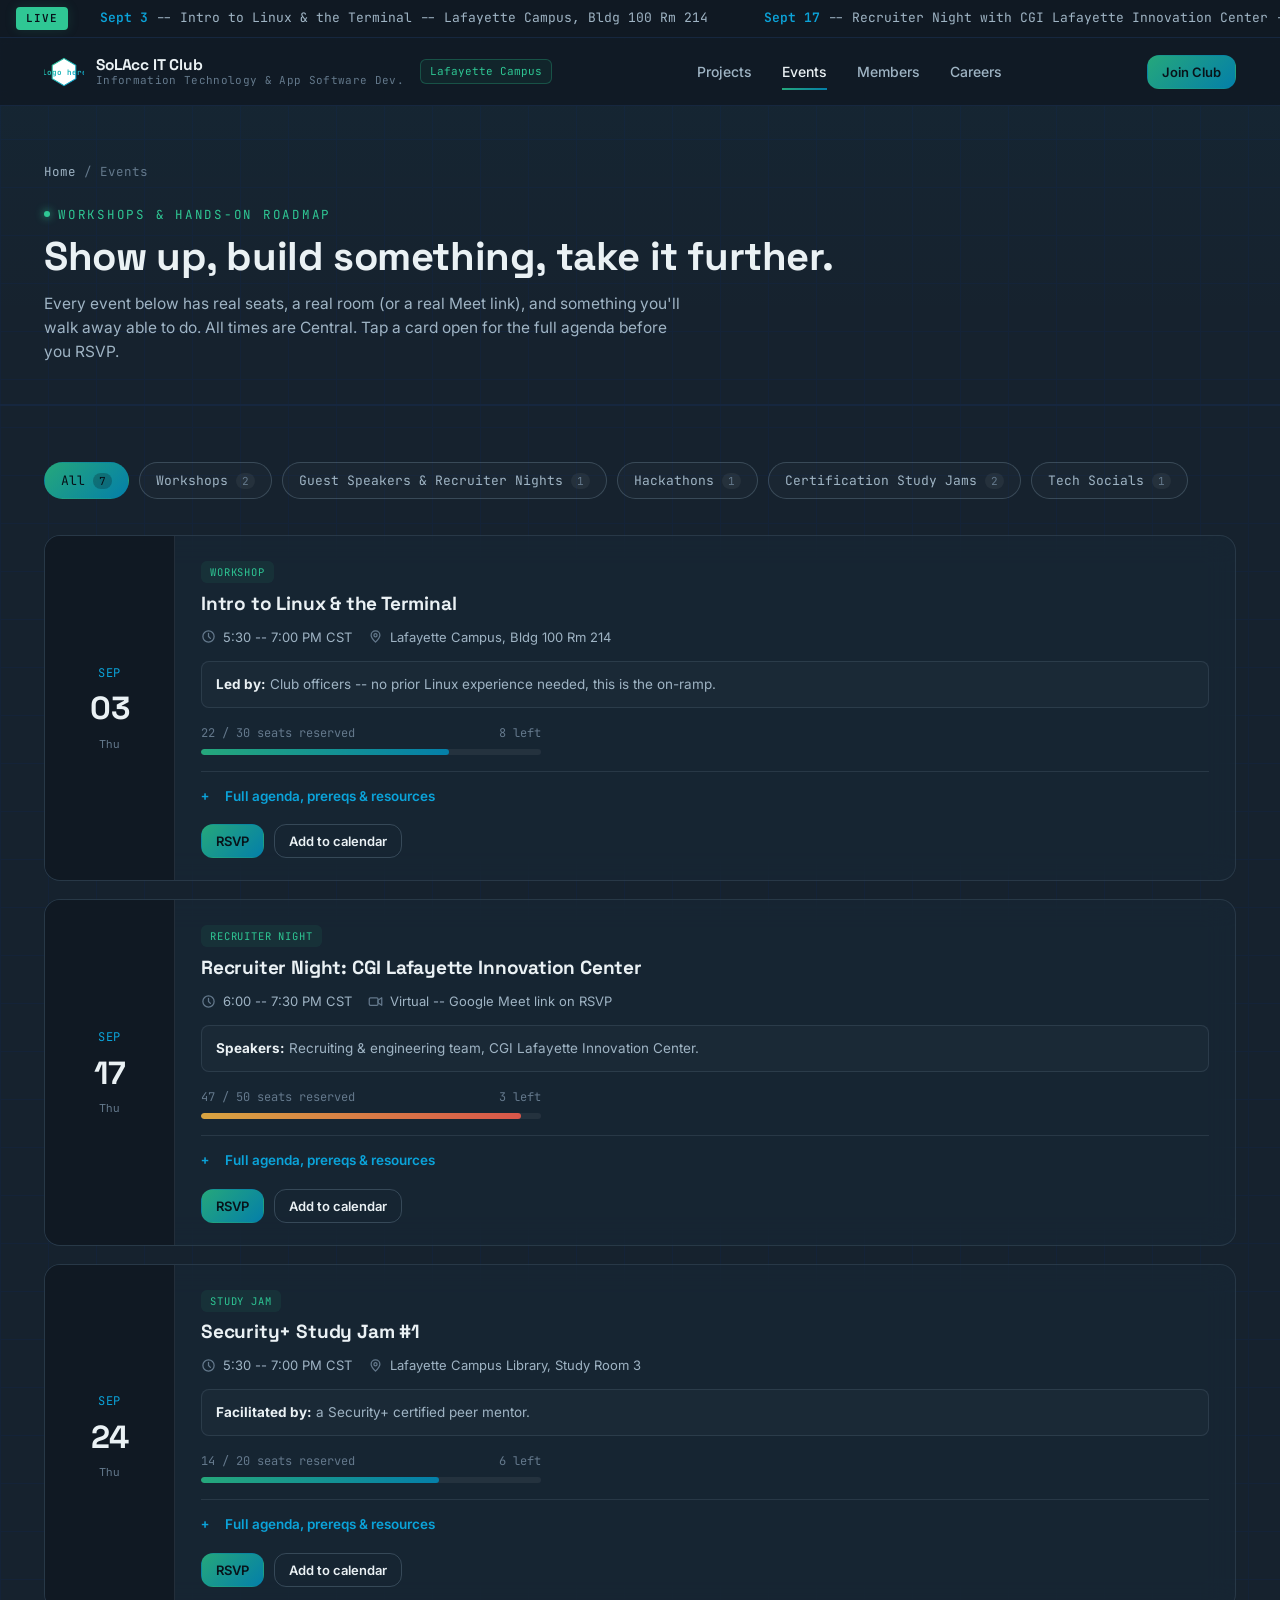
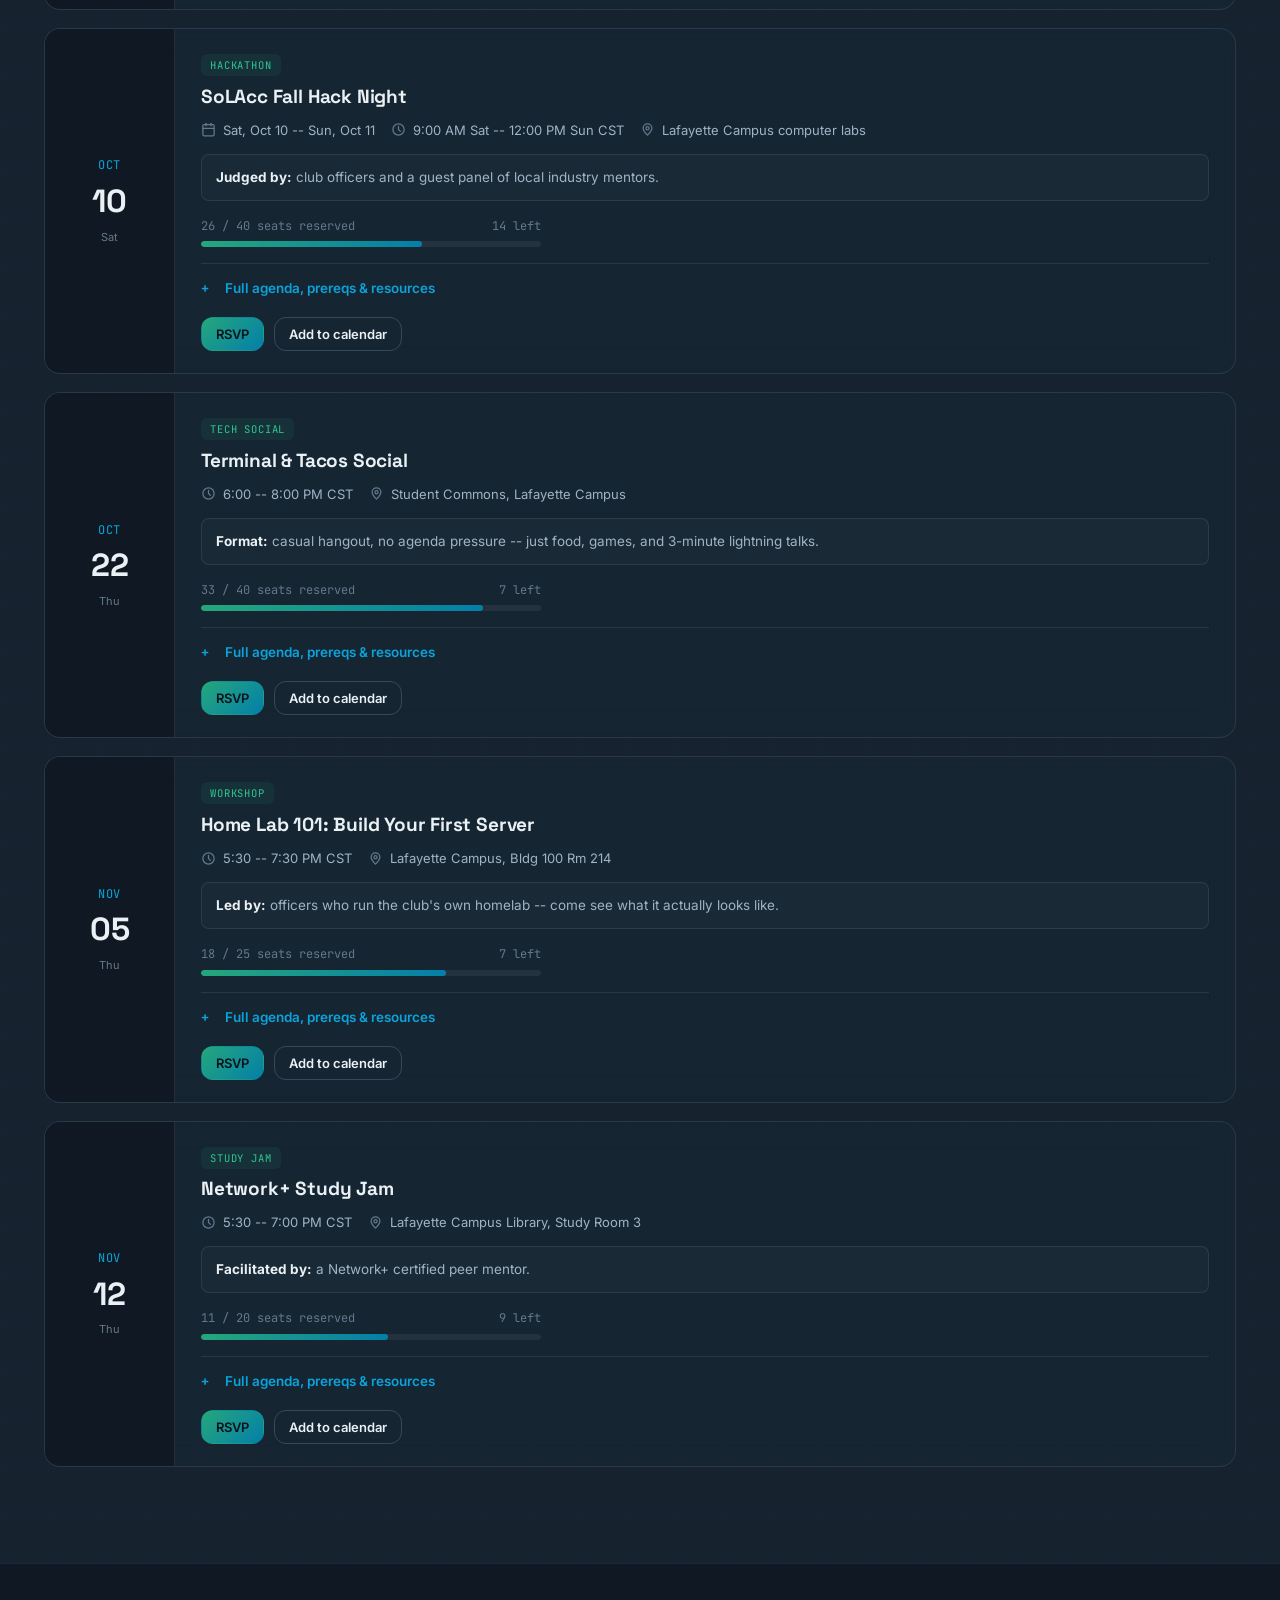
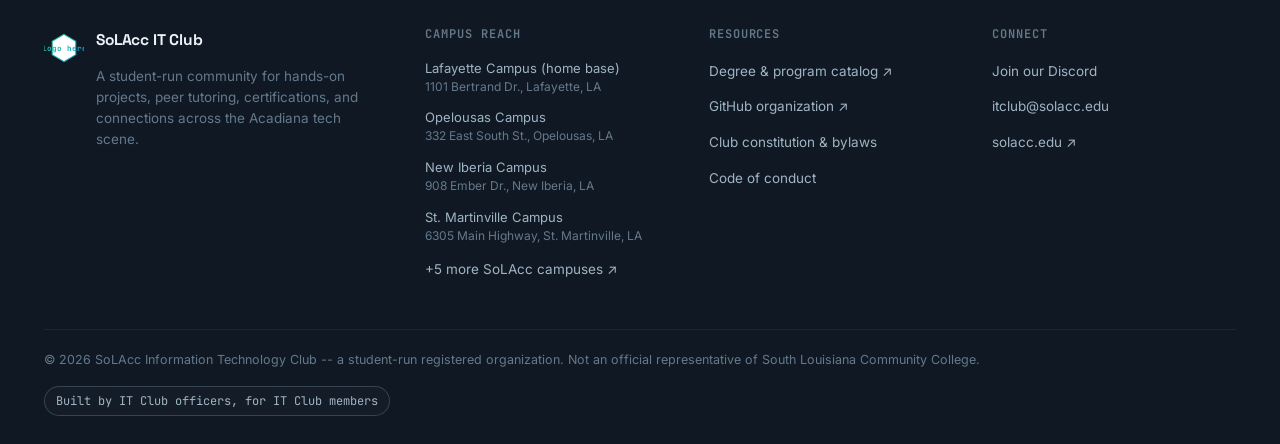
==== events.html @ ec1f58ab "Consolidated to single index.html, remove version-numbered filenames. Decided not to be an idiot." ====
<!DOCTYPE html>
<html lang="en">
<head>
<meta charset="UTF-8">
<meta name="viewport" content="width=device-width, initial-scale=1.0">
<title>Events — SoLAcc IT Club</title>
<meta name="description" content="Workshops, guest speakers, hackathons, certification study jams, and socials from the SoLAcc IT Club.">
<link rel="preconnect" href="https://fonts.googleapis.com">
<link rel="preconnect" href="https://fonts.gstatic.com" crossorigin>
<link href="https://fonts.googleapis.com/css2?family=Space+Grotesk:wght@500;600;700&family=Inter:wght@400;500;600;700&family=JetBrains+Mono:wght@400;500;600&display=swap" rel="stylesheet">
<style>
/* ==================================================================
   SoLAcc IT Club -- shared stylesheet
   Used by: index.html, projects.html, events.html (and future pages)
   ================================================================== */

/* ============================================================
   DESIGN TOKENS
   ============================================================ */
:root{
  /* base surfaces */
  --bg: #16222e;
  --bg-deep: #101923;
  --bg-elevated: #1a2c3d;
  --grid-1: #142338;
  --grid-2: #16273f;
  --card-bg: rgba(24, 40, 55, 0.55);
  --card-bg-solid: #1c2f40;
  --border: rgba(148, 178, 197, 0.14);
  --border-strong: rgba(148, 178, 197, 0.26);

  /* brand accents */
  --emerald: #25a77b;
  --emerald-bright: #2fc794;
  --cyan: #047fa9;
  --cyan-bright: #0ba3d9;
  --emerald-glow: rgba(37, 167, 123, 0.18);
  --cyan-glow: rgba(4, 127, 169, 0.20);
  --amber: #d9a441; /* reserved: warnings / capacity-low only */
  --danger: #d9564a;

  /* text */
  --text-primary: #eaf1f4;
  --text-secondary: #9fb4c4;
  --text-muted: #64798c;
  --text-on-accent: #071019;

  /* radii */
  --r-sm: 8px;
  --r-md: 12px;
  --r-lg: 16px;

  /* type */
  --font-display: 'Space Grotesk', sans-serif;
  --font-body: 'Inter', sans-serif;
  --font-mono: 'JetBrains Mono', monospace;

  /* layout */
  --container: 1240px;
  --nav-h: 68px;
  --ticker-h: 38px;

  --ease: cubic-bezier(.22,.9,.32,1);
}

@media (prefers-reduced-motion: reduce){
  *, *::before, *::after{
    animation-duration: 0.001ms !important;
    animation-iteration-count: 1 !important;
    transition-duration: 0.001ms !important;
    scroll-behavior: auto !important;
  }
}

/* ============================================================
   RESET & BASE
   ============================================================ */
*,*::before,*::after{ box-sizing: border-box; }
html{ scroll-behavior: smooth; }
body{
  margin:0;
  background:
    linear-gradient(180deg, rgba(4,127,169,0.05), transparent 320px),
    repeating-linear-gradient(0deg, var(--grid-1) 0px, var(--grid-1) 1px, transparent 1px, transparent 48px),
    repeating-linear-gradient(90deg, var(--grid-1) 0px, var(--grid-1) 1px, transparent 1px, transparent 48px),
    var(--bg);
  color: var(--text-primary);
  font-family: var(--font-body);
  font-size: 16px;
  line-height: 1.55;
  -webkit-font-smoothing: antialiased;
}
h1,h2,h3,h4{
  font-family: var(--font-display);
  font-weight: 700;
  line-height: 1.15;
  margin: 0;
  letter-spacing: -0.01em;
}
p{ margin:0; }
a{ color: inherit; text-decoration: none; }
ul{ margin:0; padding:0; list-style:none; }
button{ font-family: inherit; cursor:pointer; }
img{ max-width:100%; display:block; }
.container{ max-width: var(--container); margin: 0 auto; padding: 0 24px; }

:focus-visible{
  outline: 2px solid var(--emerald-bright);
  outline-offset: 3px;
  border-radius: 4px;
}

::selection{ background: var(--emerald); color: var(--text-on-accent); }

.eyebrow{
  font-family: var(--font-mono);
  font-size: 12.5px;
  letter-spacing: 0.14em;
  text-transform: uppercase;
  color: var(--emerald-bright);
  display: inline-flex;
  align-items: center;
  gap: 8px;
}
.eyebrow::before{
  content:"";
  width: 6px; height: 6px;
  background: var(--emerald-bright);
  border-radius: 50%;
  box-shadow: 0 0 8px var(--emerald-bright);
}

.section{ padding: 96px 0; border-top: 1px solid var(--grid-2); position: relative; }
.section-head{ max-width: 640px; margin-bottom: 44px; display:flex; flex-direction:column; }
.section-head.row{ flex-direction:row; align-items:flex-end; justify-content:space-between; max-width:none; gap:24px; flex-wrap:wrap; }
.section-title{ font-size: clamp(28px, 3.4vw, 40px); margin-top: 10px; }
.section-desc{ color: var(--text-secondary); margin-top: 12px; font-size: 15.5px; }

/* page header banner (for sub-pages like Projects / Events) */
.page-banner{ padding: 56px 0 40px; border-bottom: 1px solid var(--grid-2); }
.page-banner .section-title{ margin-top:10px; }
.page-banner .section-desc{ max-width: 640px; }
.breadcrumb{
  font-family: var(--font-mono); font-size:12.5px; color: var(--text-muted);
  display:flex; align-items:center; gap:8px; margin-bottom: 18px;
}
.breadcrumb a{ color: var(--text-secondary); }
.breadcrumb a:hover{ color: var(--emerald-bright); }

.glass{
  background: var(--card-bg);
  backdrop-filter: blur(14px);
  -webkit-backdrop-filter: blur(14px);
  border: 1px solid var(--border);
  border-radius: var(--r-lg);
}

/* buttons */
.btn{
  display:inline-flex; align-items:center; justify-content:center; gap:8px;
  font-family: var(--font-body); font-weight:600; font-size:14.5px;
  padding: 12px 22px; border-radius: var(--r-md);
  border: 1px solid transparent;
  transition: transform .15s var(--ease), box-shadow .15s var(--ease), border-color .15s var(--ease), background .15s var(--ease);
  white-space: nowrap;
}
.btn:active{ transform: translateY(1px); }
.btn-primary{
  background: linear-gradient(135deg, var(--emerald), var(--cyan));
  color: #08131a;
}
.btn-primary:hover{ box-shadow: 0 0 0 1px var(--emerald-bright), 0 8px 24px -8px var(--emerald-glow); }
.btn-secondary{
  background: transparent; color: var(--text-primary);
  border-color: var(--border-strong);
}
.btn-secondary:hover{ border-color: var(--cyan-bright); color: #fff; }
.btn-ghost{
  background: rgba(255,255,255,0.03); color: var(--text-secondary);
  border-color: var(--border);
  font-size: 13px; padding: 9px 16px;
}
.btn-ghost:hover{ color: var(--text-primary); border-color: var(--border-strong); }
.btn-sm{ padding: 8px 14px; font-size: 13px; }
.btn-block{ width:100%; }
.btn[disabled]{ opacity:.45; cursor:not-allowed; }
.btn-icon{ padding:8px; width:36px; height:36px; }

/* pill / tag */
.pill{
  font-family: var(--font-mono); font-size: 12px;
  padding: 5px 11px; border-radius: 999px;
  border: 1px solid var(--border-strong);
  color: var(--text-secondary);
  background: rgba(255,255,255,0.02);
}

/* ============================================================
   EMBLEM (shared SVG symbol)
   ============================================================ */
.emblem{ width: 40px; height: 40px; flex-shrink:0; }
.emblem-lg{ width: 84px; height: 84px; }

/* ============================================================
   TICKER
   ============================================================ */
.ticker{
  height: var(--ticker-h);
  background: var(--bg-deep);
  border-bottom: 1px solid var(--grid-2);
  display:flex; align-items:center;
  overflow:hidden;
  position: relative;
}
.ticker::before{
  content:"LIVE";
  font-family: var(--font-mono); font-size: 11px; font-weight:600;
  letter-spacing: .08em;
  color: var(--text-on-accent);
  background: var(--emerald-bright);
  padding: 3px 10px;
  margin-left: 16px;
  border-radius: 4px;
  flex-shrink:0;
  z-index:2;
  box-shadow: 0 0 12px var(--emerald-glow);
}
.ticker-track{
  display:flex; align-items:center; gap:56px;
  white-space:nowrap;
  padding-left: 32px;
  animation: ticker-scroll 32s linear infinite;
  font-family: var(--font-mono); font-size: 13px; color: var(--text-secondary);
}
.ticker:hover .ticker-track{ animation-play-state: paused; }
.ticker-track span b{ color: var(--cyan-bright); font-weight:600; }
@keyframes ticker-scroll{
  from{ transform: translateX(0); }
  to{ transform: translateX(-50%); }
}
@media (prefers-reduced-motion: reduce){
  .ticker-track{ animation: none; overflow-x:auto; }
}

/* ============================================================
   NAVBAR
   ============================================================ */
.navbar{
  height: var(--nav-h);
  position: sticky; top:0; z-index: 90;
  background: rgba(16,25,35,0.82);
  backdrop-filter: blur(14px);
  -webkit-backdrop-filter: blur(14px);
  border-bottom: 1px solid var(--grid-2);
}
.nav-inner{
  height:100%; display:flex; align-items:center; justify-content:space-between; gap: 20px;
}
.nav-brand{ display:flex; align-items:center; gap:12px; }
.brand-text{ display:flex; flex-direction:column; line-height:1.2; }
.brand-title{ font-family: var(--font-display); font-weight:700; font-size:15.5px; letter-spacing:-.01em; }
.brand-sub{ font-family: var(--font-mono); font-size:11px; color: var(--text-muted); letter-spacing:.03em; }
.campus-badge{
  font-family: var(--font-mono); font-size:11px;
  color: var(--emerald-bright);
  border: 1px solid rgba(37,167,123,0.35);
  background: rgba(37,167,123,0.08);
  padding: 3px 9px; border-radius:6px;
  margin-left: 4px;
  display:none;
}
.nav-links{ display:flex; align-items:center; gap: 30px; }
.nav-links a{
  font-size: 14px; font-weight:500; color: var(--text-secondary);
  position:relative; padding: 4px 0;
  transition: color .15s var(--ease);
}
.nav-links a:hover, .nav-links a.active{ color: var(--text-primary); }
.nav-links a::after{
  content:""; position:absolute; left:0; bottom:-4px; height:2px; width:0;
  background: linear-gradient(90deg,var(--emerald),var(--cyan));
  transition: width .2s var(--ease);
}
.nav-links a:hover::after, .nav-links a.active::after{ width:100%; }
.nav-right{ display:flex; align-items:center; gap:14px; }
.mobile-toggle{
  display:none; background:none; border:1px solid var(--border-strong); border-radius: var(--r-sm);
  width:40px; height:40px; align-items:center; justify-content:center;
}
.mobile-toggle span, .mobile-toggle span::before, .mobile-toggle span::after{
  content:""; display:block; width:18px; height:2px; background: var(--text-primary);
  position:relative; transition: transform .2s var(--ease), opacity .2s var(--ease);
}
.mobile-toggle span::before{ position:absolute; top:-6px; }
.mobile-toggle span::after{ position:absolute; top:6px; }
.mobile-toggle[aria-expanded="true"] span{ background: transparent; }
.mobile-toggle[aria-expanded="true"] span::before{ transform: translateY(6px) rotate(45deg); }
.mobile-toggle[aria-expanded="true"] span::after{ transform: translateY(-6px) rotate(-45deg); }

.mobile-drawer{
  position: fixed; inset: var(--nav-h) 0 0 auto;
  width: min(86vw, 360px);
  background: var(--bg-elevated);
  border-left: 1px solid var(--grid-2);
  transform: translateX(100%);
  transition: transform .3s var(--ease);
  z-index: 95;
  padding: 28px 24px;
  display:flex; flex-direction:column; gap: 22px;
  overflow-y:auto;
}
.mobile-drawer.open{ transform: translateX(0); }
.mobile-drawer a{ font-size:16px; font-weight:500; color: var(--text-primary); }
.mobile-drawer a.active{ color: var(--emerald-bright); }
.drawer-scrim{
  position: fixed; inset: var(--nav-h) 0 0 0; background: rgba(4,8,12,0.55);
  z-index: 92; opacity:0; pointer-events:none; transition: opacity .3s var(--ease);
}
.drawer-scrim.open{ opacity:1; pointer-events:auto; }

@media (max-width: 880px){
  .nav-links{ display:none; }
  .mobile-toggle{ display:flex; }
}
@media (min-width: 620px){
  .campus-badge{ display:inline-block; }
}

/* ============================================================
   HERO (homepage)
   ============================================================ */
.hero{ padding: 76px 0 90px; overflow:hidden; position:relative; }
.hero-grid{
  display:grid; grid-template-columns: 1.1fr 0.9fr; gap: 56px; align-items:center;
}
.hero-title{ font-size: clamp(34px, 5vw, 54px); margin-top:16px; }
.hero-title .accent{
  background: linear-gradient(120deg, var(--emerald-bright), var(--cyan-bright));
  -webkit-background-clip:text; background-clip:text; color:transparent;
}
.hero-sub{ margin-top:20px; font-size:16.5px; color: var(--text-secondary); max-width: 520px; }
.hero-actions{ margin-top:32px; display:flex; gap:14px; flex-wrap:wrap; }

/* terminal signature element */
.terminal{
  border-radius: var(--r-lg);
  background: linear-gradient(180deg, #0e1620, #0b1119);
  border: 1px solid var(--border-strong);
  box-shadow: 0 30px 60px -30px rgba(0,0,0,0.6), 0 0 0 1px rgba(4,127,169,0.06);
  overflow:hidden;
  position: relative;
}
.terminal::after{
  content:"";
  position:absolute; inset:0;
  background: repeating-linear-gradient(0deg, rgba(255,255,255,0.018) 0px, rgba(255,255,255,0.018) 1px, transparent 1px, transparent 3px);
  pointer-events:none;
}
.terminal-head{
  display:flex; align-items:center; gap:8px;
  padding: 12px 16px;
  border-bottom: 1px solid rgba(148,178,197,0.1);
  font-family: var(--font-mono); font-size:12px; color: var(--text-muted);
}
.term-dot{ width:9px; height:9px; border-radius:50%; }
.term-dot.r{ background:#d9564a; } .term-dot.y{ background:#d9a441; } .term-dot.g{ background:#25a77b; }
.terminal-path{ margin-left:8px; }
.terminal-body{
  font-family: var(--font-mono); font-size: 13px; line-height:1.75;
  padding: 18px 20px 22px; min-height: 260px;
}
.term-line{ display:block; opacity:0; transform: translateY(2px); animation: term-in .35s var(--ease) forwards; white-space:pre-wrap; word-break: break-word; }
.term-line .prompt{ color: var(--cyan-bright); }
.term-line .ok{ color: var(--emerald-bright); }
.term-line .dim{ color: var(--text-muted); }
.term-cursor{ display:inline-block; width:7px; height:14px; background: var(--emerald-bright); vertical-align:-2px; animation: blink 1s step-end infinite; }
@keyframes term-in{ to{ opacity:1; transform:none; } }
@keyframes blink{ 50%{ opacity:0; } }

.stats-bar{
  margin-top: 64px;
  display:grid; grid-template-columns: repeat(4,1fr);
  border: 1px solid var(--border); border-radius: var(--r-lg);
  overflow:hidden;
}
.stat-card{
  padding: 24px 20px; text-align:left;
  background: var(--card-bg);
  border-right: 1px solid var(--border);
}
.stat-card:last-child{ border-right:none; }
.stat-value{
  font-family: var(--font-display); font-size: clamp(24px,3vw,32px); font-weight:700;
  background: linear-gradient(120deg, var(--emerald-bright), var(--cyan-bright));
  -webkit-background-clip:text; background-clip:text; color:transparent;
}
.stat-label{ margin-top:6px; font-size:12.5px; color: var(--text-secondary); font-family: var(--font-mono); letter-spacing:.02em; }

@media (max-width: 900px){
  .hero-grid{ grid-template-columns:1fr; }
  .stats-bar{ grid-template-columns: repeat(2,1fr); }
  .stat-card:nth-child(2){ border-right:none; }
  .stat-card{ border-bottom: 1px solid var(--border); }
}

/* ============================================================
   FILTER BAR (Projects + Events)
   ============================================================ */
.filter-bar{
  display:flex; flex-wrap:wrap; gap:10px;
  margin-bottom: 36px;
}
.filter-pill{
  font-family: var(--font-mono); font-size: 13px;
  padding: 9px 16px; border-radius: 999px;
  border: 1px solid var(--border-strong);
  background: rgba(255,255,255,0.02);
  color: var(--text-secondary);
  display:inline-flex; align-items:center; gap:8px;
  transition: all .15s var(--ease);
}
.filter-pill .count{
  font-size:11px; color: var(--text-muted); background: rgba(255,255,255,0.05);
  padding: 1px 6px; border-radius:999px;
}
.filter-pill:hover{ color: var(--text-primary); border-color: var(--border-strong); background: rgba(255,255,255,0.05); }
.filter-pill[aria-pressed="true"]{
  color: var(--text-on-accent);
  background: linear-gradient(135deg, var(--emerald), var(--cyan));
  border-color: transparent;
}
.filter-pill[aria-pressed="true"] .count{ background: rgba(7,16,25,0.25); color: var(--text-on-accent); }

.results-meta{
  font-family: var(--font-mono); font-size:12.5px; color: var(--text-muted);
  margin: -18px 0 28px;
}

.empty-state{
  text-align:center; padding: 60px 24px; color: var(--text-muted);
  font-family: var(--font-mono); font-size:14px;
  border: 1px dashed var(--border-strong); border-radius: var(--r-lg);
  display:none;
}
.empty-state.show{ display:block; }

/* ============================================================
   PROJECT CARDS
   ============================================================ */
.project-grid{
  display:grid; grid-template-columns: repeat(3, 1fr); gap:20px;
}
@media (max-width: 980px){ .project-grid{ grid-template-columns: repeat(2,1fr); } }
@media (max-width: 680px){ .project-grid{ grid-template-columns: 1fr; } }

.project-card{
  padding: 24px; display:flex; flex-direction:column; gap:14px;
  transition: transform .2s var(--ease), border-color .2s var(--ease);
}
.project-card:hover{ transform: translateY(-3px); border-color: var(--border-strong); }
.project-card.hidden{ display:none; }
.project-top{ display:flex; align-items:flex-start; justify-content:space-between; gap:12px; }
.project-domain{
  font-family: var(--font-mono); font-size:10.5px; letter-spacing:.08em; text-transform:uppercase;
  padding: 4px 9px; border-radius:6px;
  display:inline-flex; align-items:center; gap:6px;
}
.project-domain::before{ content:""; width:6px; height:6px; border-radius:50%; background:currentColor; }
.dom-cybersec{ color:#e07a7a; background:rgba(224,122,122,0.1); }
.dom-network{ color:#0ba3d9; background:rgba(11,163,217,0.1); }
.dom-software{ color:#2fc794; background:rgba(47,199,148,0.1); }
.dom-cloud{ color:#8b9cf7; background:rgba(139,156,247,0.1); }
.dom-hardware{ color:#d9a441; background:rgba(217,164,65,0.1); }
.dom-troubleshooting{ color:#c98bd9; background:rgba(201,139,217,0.1); }

.project-title{ font-size:19px; }
.project-tagline{ font-size:13.5px; color: var(--cyan-bright); font-family: var(--font-mono); }
.project-desc{ font-size:14px; color: var(--text-secondary); flex-grow:1; }
.project-meta{
  font-size:12.5px; color: var(--text-muted); font-family: var(--font-mono);
  padding-top:12px; border-top:1px solid var(--border);
  display:flex; flex-direction:column; gap:3px;
}
.project-tech{ display:flex; flex-wrap:wrap; gap:6px; }
.tech-pill{
  font-family: var(--font-mono); font-size:11px; color: var(--text-secondary);
  background: rgba(255,255,255,0.04); border:1px solid var(--border);
  padding: 3px 8px; border-radius:5px;
}
.project-links{ display:flex; gap:10px; margin-top:4px; }
.project-links a{
  font-size:13px; font-weight:600; display:inline-flex; align-items:center; gap:6px;
  color: var(--text-secondary);
}
.project-links a:hover{ color: var(--emerald-bright); }

/* ============================================================
   EVENTS
   ============================================================ */
.event-list{ display:flex; flex-direction:column; gap:18px; }
.event-card{
  display:grid; grid-template-columns: 130px 1fr; gap:0;
  overflow:hidden;
}
.event-card.hidden{ display:none; }
.event-date{
  background: var(--bg-deep); border-right:1px solid var(--border);
  display:flex; flex-direction:column; align-items:center; justify-content:center;
  padding: 20px 12px; text-align:center; gap:2px;
}
.event-date .month{ font-family: var(--font-mono); font-size:12px; color: var(--cyan-bright); text-transform:uppercase; letter-spacing:.08em; }
.event-date .day{ font-family: var(--font-display); font-size:32px; font-weight:700; }
.event-date .dow{ font-size:11px; color: var(--text-muted); }
.event-body{ padding: 22px 26px; }
.event-top{ display:flex; align-items:flex-start; justify-content:space-between; gap:16px; flex-wrap:wrap; }
.event-type{
  font-family: var(--font-mono); font-size:10.5px; letter-spacing:.08em; text-transform:uppercase;
  padding: 4px 9px; border-radius:6px; color: var(--emerald-bright); background: rgba(37,167,123,0.1);
}
.event-title{ font-size:19px; margin-top:10px; }
.event-meta-row{
  display:flex; flex-wrap:wrap; gap:16px; margin-top:12px;
  font-size:13px; color: var(--text-secondary);
}
.event-meta-row .meta-item{ display:flex; align-items:center; gap:7px; }
.event-meta-row svg{ width:15px; height:15px; flex-shrink:0; color: var(--text-muted); }
.event-speaker{
  margin-top:14px; font-size:13.5px; color: var(--text-secondary);
  padding: 12px 14px; border-radius: var(--r-sm); background: rgba(255,255,255,0.02); border:1px solid var(--border);
}
.event-speaker b{ color: var(--text-primary); }

.rsvp-block{ margin-top:16px; max-width:340px; }
.rsvp-row{ display:flex; justify-content:space-between; font-family: var(--font-mono); font-size:12px; color: var(--text-muted); margin-bottom:6px; }
.rsvp-track{ height:6px; border-radius:999px; background: rgba(255,255,255,0.06); overflow:hidden; }
.rsvp-fill{ height:100%; border-radius:999px; background: linear-gradient(90deg, var(--emerald), var(--cyan)); transition: width .6s var(--ease); }
.rsvp-fill.almost-full{ background: linear-gradient(90deg, var(--amber), var(--danger)); }

.event-details{ margin-top:16px; border-top:1px solid var(--border); padding-top:14px; }
.event-details summary{
  cursor:pointer; font-size:13.5px; font-weight:600; color: var(--cyan-bright);
  list-style:none; display:flex; align-items:center; gap:8px;
}
.event-details summary::-webkit-details-marker{ display:none; }
.event-details summary::before{ content:"+"; font-family: var(--font-mono); width:16px; }
.event-details[open] summary::before{ content:"–"; }
.event-details-body{ padding-top:14px; display:flex; flex-direction:column; gap:16px; }
.agenda-list{ display:flex; flex-direction:column; gap:8px; }
.agenda-list li{ display:flex; gap:12px; font-size:13.5px; color: var(--text-secondary); }
.agenda-time{ font-family: var(--font-mono); font-size:12px; color: var(--text-muted); min-width:64px; flex-shrink:0; }
.prereq-list{ display:flex; flex-direction:column; gap:6px; font-size:13.5px; color: var(--text-secondary); }
.prereq-list li::before{ content:"▸ "; color: var(--emerald-bright); }
.resource-links{ display:flex; flex-wrap:wrap; gap:8px; }

.event-actions{ display:flex; gap:10px; margin-top:18px; flex-wrap:wrap; }

@media (max-width: 640px){
  .event-card{ grid-template-columns: 1fr; }
  .event-date{ flex-direction:row; gap:8px; padding:12px 20px; border-right:none; border-bottom:1px solid var(--border); justify-content:flex-start; }
}

/* ============================================================
   TOAST
   ============================================================ */
.toast{
  position: fixed; bottom:24px; left:50%; transform: translate(-50%, 20px);
  background: var(--card-bg-solid); border:1px solid var(--border-strong);
  padding: 14px 20px; border-radius: var(--r-md);
  font-size:14px; display:flex; align-items:center; gap:10px;
  box-shadow: 0 20px 40px -16px rgba(0,0,0,0.5);
  z-index: 200; opacity:0; pointer-events:none;
  transition: opacity .25s var(--ease), transform .25s var(--ease);
}
.toast.show{ opacity:1; transform: translate(-50%, 0); pointer-events:auto; }
.toast::before{ content:"✓"; color: var(--emerald-bright); font-weight:700; }

/* ============================================================
   MODAL (Join Club)
   ============================================================ */
.modal-overlay{
  position: fixed; inset:0; background: rgba(6,11,16,0.72);
  backdrop-filter: blur(3px);
  display:flex; align-items:center; justify-content:center;
  padding: 20px;
  z-index: 300; opacity:0; pointer-events:none;
  transition: opacity .2s var(--ease);
}
.modal-overlay.open{ opacity:1; pointer-events:auto; }
.modal{
  width: 100%; max-width: 520px; max-height: 88vh; overflow-y:auto;
  background: var(--bg-elevated); border:1px solid var(--border-strong);
  border-radius: var(--r-lg);
  transform: translateY(12px) scale(.98);
  transition: transform .25s var(--ease);
  box-shadow: 0 40px 80px -20px rgba(0,0,0,0.6);
}
.modal-overlay.open .modal{ transform: none; }
.modal-head{
  display:flex; align-items:center; justify-content:space-between;
  padding: 20px 24px; border-bottom:1px solid var(--border);
  position:sticky; top:0; background: var(--bg-elevated); z-index:2;
}
.modal-head h3{ font-size:18px; }
.modal-close{
  width:32px; height:32px; border-radius:8px; border:1px solid var(--border-strong);
  background:none; color: var(--text-secondary); display:flex; align-items:center; justify-content:center;
  font-size:16px;
}
.modal-close:hover{ color: var(--text-primary); border-color: var(--border-strong); background: rgba(255,255,255,0.05); }
.modal-body{ padding: 24px; }

.step-indicator{ display:flex; align-items:center; gap:6px; margin-bottom:24px; }
.step-dot{ height:4px; flex:1; border-radius:999px; background: var(--border); transition: background .2s var(--ease); }
.step-dot.done{ background: var(--emerald); }
.step-dot.active{ background: var(--cyan-bright); }

.form-step{ display:none; flex-direction:column; gap:18px; }
.form-step.active{ display:flex; }
.form-group{ display:flex; flex-direction:column; gap:7px; }
.form-group label{ font-size:13px; font-weight:600; color: var(--text-secondary); }
.form-group .hint{ font-size:12px; color: var(--text-muted); font-weight:400; }
.form-group input[type="text"],
.form-group input[type="email"],
.form-group select,
.form-group textarea{
  background: rgba(255,255,255,0.03); border:1px solid var(--border-strong); border-radius: var(--r-sm);
  padding: 11px 13px; color: var(--text-primary); font-family: var(--font-body); font-size:14.5px;
  width:100%;
}
.form-group input::placeholder, .form-group textarea::placeholder{ color: var(--text-muted); }
.form-group input:focus, .form-group select:focus, .form-group textarea:focus{
  outline:none; border-color: var(--cyan-bright); box-shadow: 0 0 0 3px var(--cyan-glow);
}
.form-error{ font-size:12px; color: var(--danger); display:none; }
.form-group.invalid input, .form-group.invalid select{ border-color: var(--danger); }
.form-group.invalid .form-error{ display:block; }

.radio-card, .check-card{
  display:flex; align-items:flex-start; gap:12px;
  padding: 13px 14px; border-radius: var(--r-sm); border:1px solid var(--border-strong);
  cursor:pointer; transition: all .15s var(--ease);
}
.radio-card:hover, .check-card:hover{ border-color: var(--cyan-bright); background: rgba(4,127,169,0.06); }
.radio-card input, .check-card input{ margin-top:3px; accent-color: var(--emerald); }
.radio-card .label-title, .check-card .label-title{ font-size:14.5px; font-weight:600; }
.radio-card .label-desc, .check-card .label-desc{ font-size:12.5px; color: var(--text-muted); margin-top:2px; }
.option-group{ display:flex; flex-direction:column; gap:10px; }
.check-grid{ display:grid; grid-template-columns: 1fr 1fr; gap:10px; }
@media (max-width:480px){ .check-grid{ grid-template-columns:1fr; } }

.modal-foot{
  display:flex; justify-content:space-between; gap:12px;
  padding: 18px 24px 24px;
}

.success-panel{ display:none; flex-direction:column; align-items:center; text-align:center; gap:16px; padding: 12px 0 4px; }
.success-panel.active{ display:flex; }
.success-icon{
  width:56px; height:56px; border-radius:50%;
  background: linear-gradient(135deg, var(--emerald), var(--cyan));
  display:flex; align-items:center; justify-content:center; font-size:26px; color:#08131a;
}
.success-panel h3{ font-size:21px; }
.success-panel p{ color: var(--text-secondary); font-size:14.5px; max-width:360px; }
.success-actions{ display:flex; gap:10px; flex-wrap:wrap; justify-content:center; margin-top:6px; }
.receipt{
  width:100%; text-align:left; margin-top:10px; padding:14px 16px;
  border:1px solid var(--border); border-radius: var(--r-sm); background: rgba(255,255,255,0.02);
  font-family: var(--font-mono); font-size:12.5px; color: var(--text-secondary); line-height:1.9;
}

/* ============================================================
   FOOTER
   ============================================================ */
.site-footer{ border-top:1px solid var(--grid-2); background: var(--bg-deep); padding: 64px 0 0; }
.footer-grid{
  display:grid; grid-template-columns: 1.4fr 1fr 1fr 1fr; gap: 40px;
  padding-bottom: 48px;
}
.footer-brand{ display:flex; gap:12px; }
.footer-brand p{ margin-top:14px; font-size:13.5px; color: var(--text-muted); max-width:280px; }
.footer-col h4{
  font-family: var(--font-mono); font-size:12px; letter-spacing:.08em; text-transform:uppercase;
  color: var(--text-muted); margin-bottom:16px; font-weight:600;
}
.footer-col ul{ display:flex; flex-direction:column; gap:11px; }
.footer-col a{ font-size:13.5px; color: var(--text-secondary); }
.footer-col a:hover{ color: var(--emerald-bright); }
.campus-item{ font-size:13px; color: var(--text-secondary); display:flex; flex-direction:column; }
.campus-item .campus-addr{ color: var(--text-muted); font-size:12px; }
.footer-bottom{
  border-top:1px solid var(--grid-2); padding: 20px 0 28px;
  display:flex; justify-content:space-between; gap:16px; flex-wrap:wrap;
  font-size:12.5px; color: var(--text-muted);
}
@media (max-width: 900px){
  .footer-grid{ grid-template-columns: 1fr 1fr; }
}
@media (max-width: 560px){
  .footer-grid{ grid-template-columns: 1fr; }
}

/* @CSS_MARKER */

</style>
</head>
<body>

<!-- shared SVG defs -->
<svg width="0" height="0" style="position:absolute" aria-hidden="true">
  <defs>
    <linearGradient id="brandGrad" x1="0%" y1="0%" x2="100%" y2="100%">
      <stop offset="0%" stop-color="#2fc794"/>
      <stop offset="100%" stop-color="#0ba3d9"/>
    </linearGradient>
  </defs>
  <symbol id="emblem-symbol" viewBox="0 0 100 100">
    <polygon points="50,16 79.44,33 79.44,67 50,84 20.56,67 20.56,33" fill="#ffffff" stroke="url(#brandGrad)" stroke-width="2.6"/>
    <polygon points="50,31.3 66.19,40.65 66.19,59.35 50,68.7 33.81,59.35 33.81,40.65" fill="none" stroke="#ffffff" stroke-opacity="0.45" stroke-width="1.2"/>
    <text x="50" y="57" text-anchor="middle" font-family="'JetBrains Mono',monospace" font-weight="700" font-size="19" fill="url(#brandGrad)">logo here</text>
  </symbol>
  <symbol id="icon-calendar" viewBox="0 0 24 24" fill="none" stroke="currentColor" stroke-width="2" stroke-linecap="round" stroke-linejoin="round">
    <rect x="3" y="4" width="18" height="18" rx="2"/><line x1="16" y1="2" x2="16" y2="6"/><line x1="8" y1="2" x2="8" y2="6"/><line x1="3" y1="10" x2="21" y2="10"/>
  </symbol>
  <symbol id="icon-clock" viewBox="0 0 24 24" fill="none" stroke="currentColor" stroke-width="2" stroke-linecap="round" stroke-linejoin="round">
    <circle cx="12" cy="12" r="9"/><polyline points="12 7 12 12 15 15"/>
  </symbol>
  <symbol id="icon-pin" viewBox="0 0 24 24" fill="none" stroke="currentColor" stroke-width="2" stroke-linecap="round" stroke-linejoin="round">
    <path d="M12 21s-7-6.5-7-11a7 7 0 0 1 14 0c0 4.5-7 11-7 11z"/><circle cx="12" cy="10" r="2.5"/>
  </symbol>
  <symbol id="icon-video" viewBox="0 0 24 24" fill="none" stroke="currentColor" stroke-width="2" stroke-linecap="round" stroke-linejoin="round">
    <rect x="2" y="6" width="14" height="12" rx="2"/><path d="M16 10l6-4v12l-6-4z"/>
  </symbol>
</svg>

<!-- ============================================================
     TICKER
     ============================================================ -->
<div class="ticker" role="marquee" aria-label="Upcoming club announcements">
  <div class="ticker-track" id="tickerTrack">
    <span> <b>Sept 3</b> -- Intro to Linux &amp; the Terminal -- Lafayette Campus, Bldg 100 Rm 214</span>
    <span> <b>Sept 17</b> -- Recruiter Night with CGI Lafayette Innovation Center -- Virtual</span>
    <span> <b>Sept 24</b> -- Security+ Study Jam #1 -- Lafayette Campus Library</span>
    <span> <b>Oct 10–11</b> -- SoLAcc Fall Hack Night -- Lafayette Campus</span>
    <span> <b>Oct 22</b> -- Terminal &amp; Tacos Social -- Student Commons</span>
    <span aria-hidden="true"> <b>Sept 3</b> -- Intro to Linux &amp; the Terminal -- Lafayette Campus, Bldg 100 Rm 214</span>
    <span aria-hidden="true"> <b>Sept 17</b> -- Recruiter Night with CGI Lafayette Innovation Center -- Virtual</span>
    <span aria-hidden="true"> <b>Sept 24</b> -- Security+ Study Jam #1 -- Lafayette Campus Library</span>
    <span aria-hidden="true"> <b>Oct 10–11</b> -- SoLAcc Fall Hack Night -- Lafayette Campus</span>
    <span aria-hidden="true"> <b>Oct 22</b> -- Terminal &amp; Tacos Social -- Student Commons</span>
  </div>
</div>

<!-- ============================================================
     NAVBAR
     ============================================================ -->
<header class="navbar">
  <div class="container nav-inner">
    <a href="index.html" class="nav-brand" aria-label="SoLAcc IT Club home">
      <svg class="emblem" viewBox="0 0 100 100" aria-hidden="true"><use href="#emblem-symbol"/></svg>
      <div class="brand-text">
        <span class="brand-title">SoLAcc IT Club</span>
        <span class="brand-sub">Information Technology &amp; App Software Dev.</span>
      </div>
      <span class="campus-badge">Lafayette Campus</span>
    </a>

    <nav class="nav-links" aria-label="Primary">
      <a href="projects.html">Projects</a>
      <a href="events.html">Events</a>
      <a href="#members">Members</a>
      <a href="#careers">Careers</a>
    </nav>

    <div class="nav-right">
      <button class="btn btn-primary btn-sm js-open-join">Join Club</button>
      <button class="mobile-toggle" id="mobileToggle" aria-label="Open menu" aria-expanded="false" aria-controls="mobileDrawer">
        <span></span>
      </button>
    </div>
  </div>
</header>

<div class="drawer-scrim" id="drawerScrim"></div>
<nav class="mobile-drawer" id="mobileDrawer" aria-label="Mobile">
  <a href="projects.html" class="drawer-link">Projects</a>
  <a href="events.html" class="drawer-link">Events</a>
  <a href="#members" class="drawer-link">Members</a>
  <a href="#careers" class="drawer-link">Careers</a>
  <button class="btn btn-primary btn-block js-open-join">Join Club</button>
</nav>

<main id="top">

<!-- ============================================================
     PAGE BANNER
     ============================================================ -->
<section class="page-banner">
  <div class="container">
    <div class="breadcrumb"><a href="index.html">Home</a> / Events</div>
    <span class="eyebrow">Workshops &amp; hands-on roadmap</span>
    <h1 class="section-title">Show up, build something, take it further.</h1>
    <p class="section-desc">Every event below has real seats, a real room (or a real Meet link), and something you'll walk away able to do. All times are Central. Tap a card open for the full agenda before you RSVP.</p>
  </div>
</section>

<!-- ============================================================
     EVENTS LIST
     ============================================================ -->
<section class="section" style="padding-top:56px;">
  <div class="container">
    <div class="filter-bar" id="eventFilterBar">
      <button class="filter-pill" data-filter="all" aria-pressed="true">All <span class="count">7</span></button>
      <button class="filter-pill" data-filter="workshop" aria-pressed="false">Workshops <span class="count">2</span></button>
      <button class="filter-pill" data-filter="speaker" aria-pressed="false">Guest Speakers &amp; Recruiter Nights <span class="count">1</span></button>
      <button class="filter-pill" data-filter="hackathon" aria-pressed="false">Hackathons <span class="count">1</span></button>
      <button class="filter-pill" data-filter="studyjam" aria-pressed="false">Certification Study Jams <span class="count">2</span></button>
      <button class="filter-pill" data-filter="social" aria-pressed="false">Tech Socials <span class="count">1</span></button>
    </div>

    <div class="event-list" id="eventList">

      <!-- EVENT 1 -->
      <article class="event-card glass" data-category="workshop">
        <div class="event-date"><span class="month">Sep</span><span class="day">03</span><span class="dow">Thu</span></div>
        <div class="event-body">
          <div class="event-top">
            <div>
              <span class="event-type">Workshop</span>
              <h3 class="event-title">Intro to Linux &amp; the Terminal</h3>
            </div>
          </div>
          <div class="event-meta-row">
            <span class="meta-item"><svg width="15" height="15"><use href="#icon-clock"/></svg>5:30 -- 7:00 PM CST</span>
            <span class="meta-item"><svg width="15" height="15"><use href="#icon-pin"/></svg>Lafayette Campus, Bldg 100 Rm 214</span>
          </div>
          <div class="event-speaker"><b>Led by:</b> Club officers -- no prior Linux experience needed, this is the on-ramp.</div>
          <div class="rsvp-block">
            <div class="rsvp-row"><span>22 / 30 seats reserved</span><span>8 left</span></div>
            <div class="rsvp-track"><div class="rsvp-fill" style="width:73%"></div></div>
          </div>
          <details class="event-details">
            <summary>Full agenda, prereqs &amp; resources</summary>
            <div class="event-details-body">
              <ul class="agenda-list">
                <li><span class="agenda-time">5:30 PM</span><span>Welcome &amp; a five-minute history of Linux</span></li>
                <li><span class="agenda-time">5:45 PM</span><span>Filesystem &amp; navigation, live in the terminal</span></li>
                <li><span class="agenda-time">6:15 PM</span><span>Hands-on lab: write your first shell script</span></li>
                <li><span class="agenda-time">6:45 PM</span><span>Q&amp;A + snacks</span></li>
              </ul>
              <ul class="prereq-list">
                <li>Bring a laptop -- Windows, Mac, or Linux all fine</li>
                <li>Install VirtualBox beforehand using the linked guide</li>
              </ul>
              <div class="resource-links">
                <a href="#" class="pill">Terminal cheat sheet (PDF)</a>
                <a href="https://github.com/solacc-it-club/linux-101-labs" target="_blank" rel="noopener" class="pill">Lab files ↗</a>
              </div>
            </div>
          </details>
          <div class="event-actions">
            <button class="btn btn-primary btn-sm">RSVP</button>
            <button class="btn btn-secondary btn-sm" data-ics
              data-title="Intro to Linux &amp; the Terminal"
              data-desc="SoLAcc IT Club workshop. Bring a laptop."
              data-location="Lafayette Campus, Bldg 100 Rm 214"
              data-start="2026-09-03T17:30:00" data-end="2026-09-03T19:00:00">Add to calendar</button>
          </div>
        </div>
      </article>

      <!-- EVENT 2 -->
      <article class="event-card glass" data-category="speaker">
        <div class="event-date"><span class="month">Sep</span><span class="day">17</span><span class="dow">Thu</span></div>
        <div class="event-body">
          <div class="event-top">
            <div>
              <span class="event-type">Recruiter Night</span>
              <h3 class="event-title">Recruiter Night: CGI Lafayette Innovation Center</h3>
            </div>
          </div>
          <div class="event-meta-row">
            <span class="meta-item"><svg width="15" height="15"><use href="#icon-clock"/></svg>6:00 -- 7:30 PM CST</span>
            <span class="meta-item"><svg width="15" height="15"><use href="#icon-video"/></svg>Virtual -- Google Meet link on RSVP</span>
          </div>
          <div class="event-speaker"><b>Speakers:</b> Recruiting &amp; engineering team, CGI Lafayette Innovation Center.</div>
          <div class="rsvp-block">
            <div class="rsvp-row"><span>47 / 50 seats reserved</span><span>3 left</span></div>
            <div class="rsvp-track"><div class="rsvp-fill almost-full" style="width:94%"></div></div>
          </div>
          <details class="event-details">
            <summary>Full agenda, prereqs &amp; resources</summary>
            <div class="event-details-body">
              <ul class="agenda-list">
                <li><span class="agenda-time">6:00 PM</span><span>Company overview &amp; culture</span></li>
                <li><span class="agenda-time">6:20 PM</span><span>New-grad developer panel</span></li>
                <li><span class="agenda-time">6:50 PM</span><span>Resume &amp; interview Q&amp;A</span></li>
                <li><span class="agenda-time">7:10 PM</span><span>Networking breakout rooms</span></li>
              </ul>
              <ul class="prereq-list">
                <li>Upload your resume to the shared folder 24 hours before</li>
                <li>Camera on and business casual is appreciated, not required</li>
              </ul>
              <div class="resource-links">
                <a href="#" class="pill">Resume template</a>
                <a href="#" class="pill">CGI new-grad program overview</a>
              </div>
            </div>
          </details>
          <div class="event-actions">
            <button class="btn btn-primary btn-sm">RSVP</button>
            <button class="btn btn-secondary btn-sm" data-ics
              data-title="Recruiter Night: CGI Lafayette Innovation Center"
              data-desc="Virtual recruiter night. Meet link sent on RSVP."
              data-location="Virtual -- Google Meet"
              data-start="2026-09-17T18:00:00" data-end="2026-09-17T19:30:00">Add to calendar</button>
          </div>
        </div>
      </article>

      <!-- EVENT 3 -->
      <article class="event-card glass" data-category="studyjam">
        <div class="event-date"><span class="month">Sep</span><span class="day">24</span><span class="dow">Thu</span></div>
        <div class="event-body">
          <div class="event-top">
            <div>
              <span class="event-type">Study Jam</span>
              <h3 class="event-title">Security+ Study Jam #1</h3>
            </div>
          </div>
          <div class="event-meta-row">
            <span class="meta-item"><svg width="15" height="15"><use href="#icon-clock"/></svg>5:30 -- 7:00 PM CST</span>
            <span class="meta-item"><svg width="15" height="15"><use href="#icon-pin"/></svg>Lafayette Campus Library, Study Room 3</span>
          </div>
          <div class="event-speaker"><b>Facilitated by:</b> a Security+ certified peer mentor.</div>
          <div class="rsvp-block">
            <div class="rsvp-row"><span>14 / 20 seats reserved</span><span>6 left</span></div>
            <div class="rsvp-track"><div class="rsvp-fill" style="width:70%"></div></div>
          </div>
          <details class="event-details">
            <summary>Full agenda, prereqs &amp; resources</summary>
            <div class="event-details-body">
              <ul class="agenda-list">
                <li><span class="agenda-time">5:30 PM</span><span>Domain 1 review: General Security Concepts</span></li>
                <li><span class="agenda-time">6:00 PM</span><span>Practice questions in pairs</span></li>
                <li><span class="agenda-time">6:30 PM</span><span>Missed-question breakdown</span></li>
              </ul>
              <ul class="prereq-list">
                <li>Bring notes or the club's shared study deck</li>
                <li>Attempt the linked 20-question practice quiz beforehand</li>
              </ul>
              <div class="resource-links">
                <a href="#" class="pill">Security+ objectives checklist</a>
                <a href="#" class="pill">Practice quiz</a>
              </div>
            </div>
          </details>
          <div class="event-actions">
            <button class="btn btn-primary btn-sm">RSVP</button>
            <button class="btn btn-secondary btn-sm" data-ics
              data-title="Security+ Study Jam #1"
              data-desc="SoLAcc IT Club certification study jam."
              data-location="Lafayette Campus Library, Study Room 3"
              data-start="2026-09-24T17:30:00" data-end="2026-09-24T19:00:00">Add to calendar</button>
          </div>
        </div>
      </article>

      <!-- EVENT 4 -->
      <article class="event-card glass" data-category="hackathon">
        <div class="event-date"><span class="month">Oct</span><span class="day">10</span><span class="dow">Sat</span></div>
        <div class="event-body">
          <div class="event-top">
            <div>
              <span class="event-type">Hackathon</span>
              <h3 class="event-title">SoLAcc Fall Hack Night</h3>
            </div>
          </div>
          <div class="event-meta-row">
            <span class="meta-item"><svg width="15" height="15"><use href="#icon-calendar"/></svg>Sat, Oct 10 -- Sun, Oct 11</span>
            <span class="meta-item"><svg width="15" height="15"><use href="#icon-clock"/></svg>9:00 AM Sat -- 12:00 PM Sun CST</span>
            <span class="meta-item"><svg width="15" height="15"><use href="#icon-pin"/></svg>Lafayette Campus computer labs</span>
          </div>
          <div class="event-speaker"><b>Judged by:</b> club officers and a guest panel of local industry mentors.</div>
          <div class="rsvp-block">
            <div class="rsvp-row"><span>26 / 40 seats reserved</span><span>14 left</span></div>
            <div class="rsvp-track"><div class="rsvp-fill" style="width:65%"></div></div>
          </div>
          <details class="event-details">
            <summary>Full agenda, prereqs &amp; resources</summary>
            <div class="event-details-body">
              <ul class="agenda-list">
                <li><span class="agenda-time">Sat 9:00 AM</span><span>Kickoff &amp; team formation</span></li>
                <li><span class="agenda-time">Sat 9:30 AM</span><span>Hacking begins</span></li>
                <li><span class="agenda-time">Sat 6:00 PM</span><span>Dinner break</span></li>
                <li><span class="agenda-time">Sun 9:00 AM</span><span>Final hacking hour</span></li>
                <li><span class="agenda-time">Sun 10:30 AM</span><span>Demos &amp; judging</span></li>
                <li><span class="agenda-time">Sun 11:45 AM</span><span>Awards</span></li>
              </ul>
              <ul class="prereq-list">
                <li>Form a team of 1--4 beforehand, or join one at kickoff</li>
                <li>Bring your own laptop and charger</li>
              </ul>
              <div class="resource-links">
                <a href="#" class="pill">Hackathon rules (PDF)</a>
                <a href="#" class="pill">Idea board</a>
              </div>
            </div>
          </details>
          <div class="event-actions">
            <button class="btn btn-primary btn-sm">RSVP</button>
            <button class="btn btn-secondary btn-sm" data-ics
              data-title="SoLAcc Fall Hack Night"
              data-desc="Weekend hackathon. Teams of 1-4, all skill levels welcome."
              data-location="Lafayette Campus computer labs"
              data-start="2026-10-10T09:00:00" data-end="2026-10-11T12:00:00">Add to calendar</button>
          </div>
        </div>
      </article>

      <!-- EVENT 5 -->
      <article class="event-card glass" data-category="social">
        <div class="event-date"><span class="month">Oct</span><span class="day">22</span><span class="dow">Thu</span></div>
        <div class="event-body">
          <div class="event-top">
            <div>
              <span class="event-type">Tech Social</span>
              <h3 class="event-title">Terminal &amp; Tacos Social</h3>
            </div>
          </div>
          <div class="event-meta-row">
            <span class="meta-item"><svg width="15" height="15"><use href="#icon-clock"/></svg>6:00 -- 8:00 PM CST</span>
            <span class="meta-item"><svg width="15" height="15"><use href="#icon-pin"/></svg>Student Commons, Lafayette Campus</span>
          </div>
          <div class="event-speaker"><b>Format:</b> casual hangout, no agenda pressure -- just food, games, and 3-minute lightning talks.</div>
          <div class="rsvp-block">
            <div class="rsvp-row"><span>33 / 40 seats reserved</span><span>7 left</span></div>
            <div class="rsvp-track"><div class="rsvp-fill" style="width:83%"></div></div>
          </div>
          <details class="event-details">
            <summary>Full agenda, prereqs &amp; resources</summary>
            <div class="event-details-body">
              <ul class="agenda-list">
                <li><span class="agenda-time">6:00 PM</span><span>Tacos &amp; mingling</span></li>
                <li><span class="agenda-time">6:45 PM</span><span>Lightning talks -- show off a project in 3 minutes</span></li>
                <li><span class="agenda-time">7:15 PM</span><span>Retro game tournament</span></li>
              </ul>
              <ul class="prereq-list">
                <li>None -- just RSVP so we order enough tacos</li>
              </ul>
              <div class="resource-links">
                <a href="#" class="pill">Lightning talk sign-up</a>
              </div>
            </div>
          </details>
          <div class="event-actions">
            <button class="btn btn-primary btn-sm">RSVP</button>
            <button class="btn btn-secondary btn-sm" data-ics
              data-title="Terminal &amp; Tacos Social"
              data-desc="Casual SoLAcc IT Club social. Food, games, lightning talks."
              data-location="Student Commons, Lafayette Campus"
              data-start="2026-10-22T18:00:00" data-end="2026-10-22T20:00:00">Add to calendar</button>
          </div>
        </div>
      </article>

      <!-- EVENT 6 -->
      <article class="event-card glass" data-category="workshop">
        <div class="event-date"><span class="month">Nov</span><span class="day">05</span><span class="dow">Thu</span></div>
        <div class="event-body">
          <div class="event-top">
            <div>
              <span class="event-type">Workshop</span>
              <h3 class="event-title">Home Lab 101: Build Your First Server</h3>
            </div>
          </div>
          <div class="event-meta-row">
            <span class="meta-item"><svg width="15" height="15"><use href="#icon-clock"/></svg>5:30 -- 7:30 PM CST</span>
            <span class="meta-item"><svg width="15" height="15"><use href="#icon-pin"/></svg>Lafayette Campus, Bldg 100 Rm 214</span>
          </div>
          <div class="event-speaker"><b>Led by:</b> officers who run the club's own homelab -- come see what it actually looks like.</div>
          <div class="rsvp-block">
            <div class="rsvp-row"><span>18 / 25 seats reserved</span><span>7 left</span></div>
            <div class="rsvp-track"><div class="rsvp-fill" style="width:72%"></div></div>
          </div>
          <details class="event-details">
            <summary>Full agenda, prereqs &amp; resources</summary>
            <div class="event-details-body">
              <ul class="agenda-list">
                <li><span class="agenda-time">5:30 PM</span><span>Why homelab? Real use cases</span></li>
                <li><span class="agenda-time">5:45 PM</span><span>Picking hardware on a student budget</span></li>
                <li><span class="agenda-time">6:10 PM</span><span>Installing Proxmox, live</span></li>
                <li><span class="agenda-time">6:45 PM</span><span>Hands-on: spin up your first VM</span></li>
              </ul>
              <ul class="prereq-list">
                <li>Laptop with at least 8GB RAM</li>
                <li>USB drive (8GB or larger) for the installer</li>
              </ul>
              <div class="resource-links">
                <a href="#" class="pill">Recommended hardware list</a>
                <a href="#" class="pill">Proxmox install guide</a>
              </div>
            </div>
          </details>
          <div class="event-actions">
            <button class="btn btn-primary btn-sm">RSVP</button>
            <button class="btn btn-secondary btn-sm" data-ics
              data-title="Home Lab 101: Build Your First Server"
              data-desc="SoLAcc IT Club workshop. Bring a laptop with 8GB+ RAM."
              data-location="Lafayette Campus, Bldg 100 Rm 214"
              data-start="2026-11-05T17:30:00" data-end="2026-11-05T19:30:00">Add to calendar</button>
          </div>
        </div>
      </article>

      <!-- EVENT 7 -->
      <article class="event-card glass" data-category="studyjam">
        <div class="event-date"><span class="month">Nov</span><span class="day">12</span><span class="dow">Thu</span></div>
        <div class="event-body">
          <div class="event-top">
            <div>
              <span class="event-type">Study Jam</span>
              <h3 class="event-title">Network+ Study Jam</h3>
            </div>
          </div>
          <div class="event-meta-row">
            <span class="meta-item"><svg width="15" height="15"><use href="#icon-clock"/></svg>5:30 -- 7:00 PM CST</span>
            <span class="meta-item"><svg width="15" height="15"><use href="#icon-pin"/></svg>Lafayette Campus Library, Study Room 3</span>
          </div>
          <div class="event-speaker"><b>Facilitated by:</b> a Network+ certified peer mentor.</div>
          <div class="rsvp-block">
            <div class="rsvp-row"><span>11 / 20 seats reserved</span><span>9 left</span></div>
            <div class="rsvp-track"><div class="rsvp-fill" style="width:55%"></div></div>
          </div>
          <details class="event-details">
            <summary>Full agenda, prereqs &amp; resources</summary>
            <div class="event-details-body">
              <ul class="agenda-list">
                <li><span class="agenda-time">5:30 PM</span><span>OSI model speed-review</span></li>
                <li><span class="agenda-time">6:00 PM</span><span>Subnetting practice</span></li>
                <li><span class="agenda-time">6:30 PM</span><span>Missed-question breakdown</span></li>
              </ul>
              <ul class="prereq-list">
                <li>Bring a subnetting cheat sheet</li>
                <li>Attempt the linked practice quiz beforehand</li>
              </ul>
              <div class="resource-links">
                <a href="#" class="pill">Network+ objectives checklist</a>
                <a href="#" class="pill">Practice quiz</a>
              </div>
            </div>
          </details>
          <div class="event-actions">
            <button class="btn btn-primary btn-sm">RSVP</button>
            <button class="btn btn-secondary btn-sm" data-ics
              data-title="Network+ Study Jam"
              data-desc="SoLAcc IT Club certification study jam."
              data-location="Lafayette Campus Library, Study Room 3"
              data-start="2026-11-12T17:30:00" data-end="2026-11-12T19:00:00">Add to calendar</button>
          </div>
        </div>
      </article>

    </div>

    <div class="empty-state" id="eventEmptyState">Nothing in this category yet -- check back soon.</div>
  </div>
</section>

</main>

<!-- ============================================================
     FOOTER
     ============================================================ -->
<footer class="site-footer">
  <div class="container">
    <div class="footer-grid">
      <div class="footer-brand-col">
        <div class="footer-brand">
          <svg class="emblem" viewBox="0 0 100 100" aria-hidden="true"><use href="#emblem-symbol"/></svg>
          <div>
            <div class="brand-title">SoLAcc IT Club</div>
            <p>A student-run community for hands-on projects, peer tutoring, certifications, and connections across the Acadiana tech scene.</p>
          </div>
        </div>
      </div>
      <div class="footer-col">
        <h4>Campus Reach</h4>
        <ul>
          <li class="campus-item">Lafayette Campus (home base)<span class="campus-addr">1101 Bertrand Dr., Lafayette, LA</span></li>
          <li class="campus-item">Opelousas Campus<span class="campus-addr">332 East South St., Opelousas, LA</span></li>
          <li class="campus-item">New Iberia Campus<span class="campus-addr">908 Ember Dr., New Iberia, LA</span></li>
          <li class="campus-item">St. Martinville Campus<span class="campus-addr">6305 Main Highway, St. Martinville, LA</span></li>
          <li><a href="https://www.solacc.edu/campuses" target="_blank" rel="noopener">+5 more SoLAcc campuses ↗</a></li>
        </ul>
      </div>
      <div class="footer-col">
        <h4>Resources</h4>
        <ul>
          <li><a href="https://catalog.solacc.edu" target="_blank" rel="noopener">Degree &amp; program catalog ↗</a></li>
          <li><a href="https://github.com/solacc-it-club" target="_blank" rel="noopener">GitHub organization ↗</a></li>
          <li><a href="#">Club constitution &amp; bylaws</a></li>
          <li><a href="#">Code of conduct</a></li>
        </ul>
      </div>
      <div class="footer-col">
        <h4>Connect</h4>
        <ul>
          <li><a href="#">Join our Discord</a></li>
          <li><a href="mailto:itclub@solacc.edu">itclub@solacc.edu</a></li>
          <li><a href="https://www.solacc.edu" target="_blank" rel="noopener">solacc.edu ↗</a></li>
        </ul>
      </div>
    </div>
    <div class="footer-bottom">
      <span>© 2026 SoLAcc Information Technology Club -- a student-run registered organization. Not an official representative of South Louisiana Community College.</span>
      <span class="pill">Built by IT Club officers, for IT Club members</span>
    </div>
  </div>
</footer>

<!-- ============================================================
     JOIN CLUB MODAL
     ============================================================ -->
<div class="modal-overlay" id="joinModal" role="dialog" aria-modal="true" aria-labelledby="joinModalTitle" aria-hidden="true">
  <div class="modal">
    <div class="modal-head">
      <h3 id="joinModalTitle">Join SoLAcc IT Club</h3>
      <button class="modal-close" aria-label="Close">✕</button>
    </div>
    <div class="modal-body">
      <div class="step-indicator">
        <span class="step-dot"></span><span class="step-dot"></span><span class="step-dot"></span><span class="step-dot"></span>
      </div>

      <form id="joinForm" novalidate>
        <div class="form-step">
          <div class="form-group">
            <label for="joinName">Full name</label>
            <input type="text" id="joinName" placeholder="J. Doe" required>
            <span class="form-error">Enter your full name.</span>
          </div>
          <div class="form-group">
            <label for="joinEmail">SoLAcc email</label>
            <input type="email" id="joinEmail" placeholder="student@my.solacc.edu" required>
            <span class="form-error">Enter a valid email address.</span>
          </div>
          <div class="form-group">
            <label for="joinDiscord">Discord username <span class="hint">optional</span></label>
            <input type="text" id="joinDiscord" placeholder="@username or username#0000">
          </div>
        </div>

        <div class="form-step">
          <div class="form-group">
            <label>Academic concentration</label>
            <div class="option-group">
              <label class="radio-card">
                <input type="radio" name="concentration" value="Information Technology" required>
                <span><span class="label-title">Information Technology</span><span class="label-desc">Networking, systems, and security-focused coursework</span></span>
              </label>
              <label class="radio-card">
                <input type="radio" name="concentration" value="Application Software Development" required>
                <span><span class="label-title">Application Software Development</span><span class="label-desc">Programming and software engineering track</span></span>
              </label>
              <label class="radio-card">
                <input type="radio" name="concentration" value="General Studies / Non-IT Major" required>
                <span><span class="label-title">General Studies / Non-IT Major</span><span class="label-desc">Curious about tech, not your primary program</span></span>
              </label>
            </div>
            <span class="form-error">Choose a concentration.</span>
          </div>
        </div>

        <div class="form-step">
          <div class="form-group">
            <label>Tech interests <span class="hint">select any that apply</span></label>
            <div class="check-grid">
              <label class="check-card"><input type="checkbox" name="interests" value="Cybersecurity"><span class="label-title">Cybersecurity</span></label>
              <label class="check-card"><input type="checkbox" name="interests" value="Web Development"><span class="label-title">Web Development</span></label>
              <label class="check-card"><input type="checkbox" name="interests" value="Linux/SysAdmin"><span class="label-title">Linux/SysAdmin</span></label>
              <label class="check-card"><input type="checkbox" name="interests" value="Networking"><span class="label-title">Networking</span></label>
              <label class="check-card"><input type="checkbox" name="interests" value="IoT/Hardware"><span class="label-title">IoT/Hardware</span></label>
            </div>
          </div>
        </div>

        <div class="form-step">
          <div class="form-group">
            <label>Review &amp; confirm</label>
            <p style="font-size:13.5px;color:var(--text-secondary)">Double check your info on the previous steps, then submit. An officer will follow up by email with your Discord invite and the next meeting time.</p>
          </div>
        </div>
      </form>

      <div class="success-panel">
        <div class="success-icon">✓</div>
        <h3>You're in the queue!</h3>
        <p>Placeholder text replaced on submit.</p>
        <div class="receipt"></div>
        <div class="success-actions">
          <a href="#" class="btn btn-primary btn-sm">Open Discord invite</a>
          <button class="btn btn-secondary btn-sm" data-ics
            data-title="SoLAcc IT Club -- Next General Meeting"
            data-desc="Weekly SoLAcc IT Club general meeting. New members welcome!"
            data-location="Lafayette Campus, Bldg 100 Rm 214"
            data-start="2026-08-27T17:30:00"
            data-end="2026-08-27T18:30:00">Add next meeting to calendar</button>
          <button class="btn btn-ghost btn-sm js-done">Done</button>
        </div>
      </div>
    </div>
    <div class="modal-foot">
      <button type="button" class="btn btn-secondary btn-back">Back</button>
      <button type="button" class="btn btn-primary btn-next">Continue</button>
    </div>
  </div>
</div>

<script>
/* ==================================================================
   SoLAcc IT Club -- shared behavior
   Used by: index.html, projects.html, events.html (and future pages)
   ================================================================== */

/* ============================================================
   ACTIVE NAV LINK
   ============================================================ */
(function(){
  const path = location.pathname.split('/').pop() || 'index.html';
  document.querySelectorAll('.nav-links a, .mobile-drawer a.drawer-link').forEach(a => {
    const href = a.getAttribute('href');
    if(!href) return;
    if(href === path || (path === '' && href === 'index.html')){
      a.classList.add('active');
    }
  });
})();

/* ============================================================
   MOBILE DRAWER
   ============================================================ */
(function(){
  const toggle = document.getElementById('mobileToggle');
  const drawer = document.getElementById('mobileDrawer');
  const scrim = document.getElementById('drawerScrim');
  if(!toggle || !drawer || !scrim) return;
  function closeDrawer(){
    drawer.classList.remove('open'); scrim.classList.remove('open');
    toggle.setAttribute('aria-expanded','false');
  }
  function openDrawer(){
    drawer.classList.add('open'); scrim.classList.add('open');
    toggle.setAttribute('aria-expanded','true');
  }
  toggle.addEventListener('click', () => {
    drawer.classList.contains('open') ? closeDrawer() : openDrawer();
  });
  scrim.addEventListener('click', closeDrawer);
  drawer.querySelectorAll('a').forEach(a => a.addEventListener('click', closeDrawer));
})();

/* ============================================================
   TERMINAL LIVE STATUS FEED (homepage hero only -- no-ops elsewhere)
   ============================================================ */
(function(){
  const body = document.getElementById('terminalBody');
  if(!body) return;
  const reduced = window.matchMedia('(prefers-reduced-motion: reduce)').matches;
  const lines = [
    {p:'$ uptime', o:'homelab-01 up 47 days, load avg 0.42 0.38 0.31'},
    {p:'$ tail -f /var/log/club-activity.log', o:null},
    {p:null, o:'[OK] campus-mesh-vpn heartbeat received -- 6 nodes online', cls:'ok'},
    {p:null, o:'[OK] barcode-scanner v2.1 deployed by officer -- software/', cls:'ok'},
    {p:null, o:'[MEETING] Weekly sync checked in: 15 members present', cls:'dim'},
    {p:null, o:'[OK] pi-cluster-03 job queue cleared -- 0 pending', cls:'ok'},
    {p:'$ git log --oneline -3 solacc-room-finder', o:null},
    {p:null, o:'a3f9c1 fix: room availability race condition', cls:'dim'},
    {p:null, o:'8b21e0 feat: add Opelousas campus building map', cls:'dim'},
    {p:'$ status --club', o:null},
    {p:null, o:'[OK] All systems nominal. See you at the next meeting!', cls:'ok'},
  ];

  function renderStatic(){
    body.innerHTML = lines.map(l => {
      const text = l.p ? l.p : l.o;
      const cls = l.p ? 'prompt' : (l.cls || '');
      return `<span class="term-line" style="opacity:1;animation:none;"><span class="${cls}">${text}</span></span>`;
    }).join('') + '<span class="term-cursor"></span>';
  }

  if(reduced){ renderStatic(); return; }

  let i = 0;
  function typeNext(){
    if(i >= lines.length){
      const cursor = document.createElement('span');
      cursor.className = 'term-cursor';
      body.appendChild(cursor);
      return;
    }
    const l = lines[i];
    const el = document.createElement('span');
    el.className = 'term-line';
    const inner = document.createElement('span');
    inner.className = l.p ? 'prompt' : (l.cls || '');
    el.appendChild(inner);
    body.appendChild(el);
    const full = l.p ? l.p : l.o;
    let c = 0;
    const speed = l.p ? 28 : 10;
    const typer = setInterval(() => {
      inner.textContent = full.slice(0, c+1);
      c++;
      if(c >= full.length){
        clearInterval(typer);
        i++;
        setTimeout(typeNext, l.p ? 120 : 260);
      }
    }, speed);
  }
  typeNext();
})();

/* ============================================================
   TOAST
   ============================================================ */
function showToast(message){
  let toast = document.getElementById('siteToast');
  if(!toast){
    toast = document.createElement('div');
    toast.id = 'siteToast';
    toast.className = 'toast';
    toast.setAttribute('role','status');
    document.body.appendChild(toast);
  }
  toast.textContent = message;
  toast.classList.add('show');
  clearTimeout(toast._t);
  toast._t = setTimeout(() => toast.classList.remove('show'), 3200);
}

/* ============================================================
   GENERIC FILTER PILLS
   Wires up a .filter-bar of .filter-pill buttons (data-filter="value")
   against a set of cards (data-domain / data-category on each card).
   ============================================================ */
function initFilterBar(barId, cardSelector, dataAttr, emptyStateId){
  const bar = document.getElementById(barId);
  if(!bar) return;
  const cards = Array.from(document.querySelectorAll(cardSelector));
  const empty = emptyStateId ? document.getElementById(emptyStateId) : null;
  const pills = Array.from(bar.querySelectorAll('.filter-pill'));

  function apply(value){
    let visible = 0;
    cards.forEach(card => {
      const match = value === 'all' || card.getAttribute(dataAttr) === value;
      card.classList.toggle('hidden', !match);
      if(match) visible++;
    });
    if(empty) empty.classList.toggle('show', visible === 0);
  }

  pills.forEach(pill => {
    pill.addEventListener('click', () => {
      pills.forEach(p => p.setAttribute('aria-pressed', 'false'));
      pill.setAttribute('aria-pressed', 'true');
      apply(pill.getAttribute('data-filter'));
    });
  });

  const initial = bar.querySelector('.filter-pill[aria-pressed="true"]');
  apply(initial ? initial.getAttribute('data-filter') : 'all');
}

/* ============================================================
   ICS CALENDAR GENERATION
   opts: { title, description, location, start: Date, end: Date }
   ============================================================ */
function downloadICS(opts){
  function fmt(d){
    return d.toISOString().replace(/[-:]/g,'').split('.')[0] + 'Z';
  }
  const uid = 'solacc-it-' + Date.now() + '@solacc-it-club';
  const lines = [
    'BEGIN:VCALENDAR',
    'VERSION:2.0',
    'PRODID:-//SoLAcc IT Club//Events//EN',
    'CALSCALE:GREGORIAN',
    'BEGIN:VEVENT',
    'UID:' + uid,
    'DTSTAMP:' + fmt(new Date()),
    'DTSTART:' + fmt(opts.start),
    'DTEND:' + fmt(opts.end),
    'SUMMARY:' + (opts.title || 'SoLAcc IT Club Event').replace(/\n/g,' '),
    'DESCRIPTION:' + (opts.description || '').replace(/\n/g,'\\n'),
    'LOCATION:' + (opts.location || '').replace(/\n/g,' '),
    'END:VEVENT',
    'END:VCALENDAR'
  ];
  const blob = new Blob([lines.join('\r\n')], {type:'text/calendar;charset=utf-8'});
  const url = URL.createObjectURL(blob);
  const a = document.createElement('a');
  a.href = url;
  a.download = (opts.title || 'event').toLowerCase().replace(/[^a-z0-9]+/g,'-') + '.ics';
  document.body.appendChild(a);
  a.click();
  a.remove();
  URL.revokeObjectURL(url);
  showToast('Calendar file downloaded');
}

/* wire up any [data-ics] buttons declaratively, e.g. on event cards */
document.addEventListener('click', (e) => {
  const btn = e.target.closest('[data-ics]');
  if(!btn) return;
  downloadICS({
    title: btn.getAttribute('data-title'),
    description: btn.getAttribute('data-desc') || '',
    location: btn.getAttribute('data-location') || '',
    start: new Date(btn.getAttribute('data-start')),
    end: new Date(btn.getAttribute('data-end')),
  });
});

/* ============================================================
   JOIN CLUB MODAL
   ============================================================ */
(function(){
  const overlay = document.getElementById('joinModal');
  if(!overlay) return;
  const openers = document.querySelectorAll('.js-open-join');
  const closeBtn = overlay.querySelector('.modal-close');
  const steps = Array.from(overlay.querySelectorAll('.form-step'));
  const dots = Array.from(overlay.querySelectorAll('.step-dot'));
  const successPanel = overlay.querySelector('.success-panel');
  const modalBody = overlay.querySelector('.modal-body');
  const form = document.getElementById('joinForm');
  const modalFoot = overlay.querySelector('.modal-foot');
  const backBtn = overlay.querySelector('.btn-back');
  const nextBtn = overlay.querySelector('.btn-next');
  let current = 0;
  let lastFocused = null;

  function renderStep(){
    steps.forEach((s,i) => s.classList.toggle('active', i === current));
    dots.forEach((d,i) => {
      d.classList.toggle('active', i === current);
      d.classList.toggle('done', i < current);
    });
    backBtn.style.visibility = current === 0 ? 'hidden' : 'visible';
    nextBtn.textContent = current === steps.length - 1 ? 'Submit application' : 'Continue';
  }

  function openModal(){
    lastFocused = document.activeElement;
    overlay.classList.add('open');
    overlay.setAttribute('aria-hidden','false');
    document.body.style.overflow = 'hidden';
    current = 0;
    form.reset();
    form.style.display = '';
    modalFoot.style.display = '';
    successPanel.classList.remove('active');
    clearErrors();
    renderStep();
    const firstField = steps[0].querySelector('input, select');
    if(firstField) setTimeout(() => firstField.focus(), 60);
  }

  function closeModal(){
    overlay.classList.remove('open');
    overlay.setAttribute('aria-hidden','true');
    document.body.style.overflow = '';
    if(lastFocused) lastFocused.focus();
  }

  function clearErrors(){
    overlay.querySelectorAll('.form-group.invalid').forEach(g => g.classList.remove('invalid'));
  }

  function validateStep(){
    clearErrors();
    const activeStep = steps[current];
    let valid = true;
    activeStep.querySelectorAll('[required]').forEach(field => {
      if(field.type === 'checkbox' || field.type === 'radio'){
        const name = field.name;
        const groupChecked = activeStep.querySelector(`input[name="${name}"]:checked`);
        if(!groupChecked){
          valid = false;
          const group = field.closest('.form-group');
          if(group) group.classList.add('invalid');
        }
      } else if(!field.value || (field.type === 'email' && !/^\S+@\S+\.\S+$/.test(field.value))){
        valid = false;
        const group = field.closest('.form-group');
        if(group) group.classList.add('invalid');
      }
    });
    return valid;
  }

  function buildReceipt(){
    const name = form.querySelector('#joinName').value || 'Student';
    const email = form.querySelector('#joinEmail').value || '';
    const concentration = form.querySelector('input[name="concentration"]:checked');
    const interests = Array.from(form.querySelectorAll('input[name="interests"]:checked')).map(i => i.value);
    const receipt = overlay.querySelector('.receipt');
    receipt.innerHTML = [
      `applicant  : ${name}`,
      `email      : ${email}`,
      `track      : ${concentration ? concentration.value : 'n/a'}`,
      `interests  : ${interests.length ? interests.join(', ') : 'none selected'}`,
      `status     : PENDING OFFICER REVIEW`,
    ].join('<br>');
    overlay.querySelector('.success-panel h3 + p').textContent =
      `Thanks, ${name.split(' ')[0] || 'there'} -- your application is in. An officer will confirm your spot and send a Discord invite to ${email || 'your inbox'} within a couple days.`;
  }

  nextBtn.addEventListener('click', () => {
    if(!validateStep()) return;
    if(current < steps.length - 1){
      current++;
      renderStep();
    } else {
      buildReceipt();
      form.style.display = 'none';
      modalFoot.style.display = 'none';
      successPanel.classList.add('active');
    }
  });

  backBtn.addEventListener('click', () => {
    if(current > 0){ current--; renderStep(); }
  });

  openers.forEach(btn => btn.addEventListener('click', openModal));
  closeBtn.addEventListener('click', closeModal);
  overlay.addEventListener('click', (e) => { if(e.target === overlay) closeModal(); });
  document.addEventListener('keydown', (e) => {
    if(e.key === 'Escape' && overlay.classList.contains('open')) closeModal();
  });
  const doneBtn = overlay.querySelector('.js-done');
  if(doneBtn) doneBtn.addEventListener('click', closeModal);
})();

// @SCRIPT_MARKER

</script>
<script>
  initFilterBar('eventFilterBar', '#eventList .event-card', 'data-category', 'eventEmptyState');
</script>
</body>
</html>
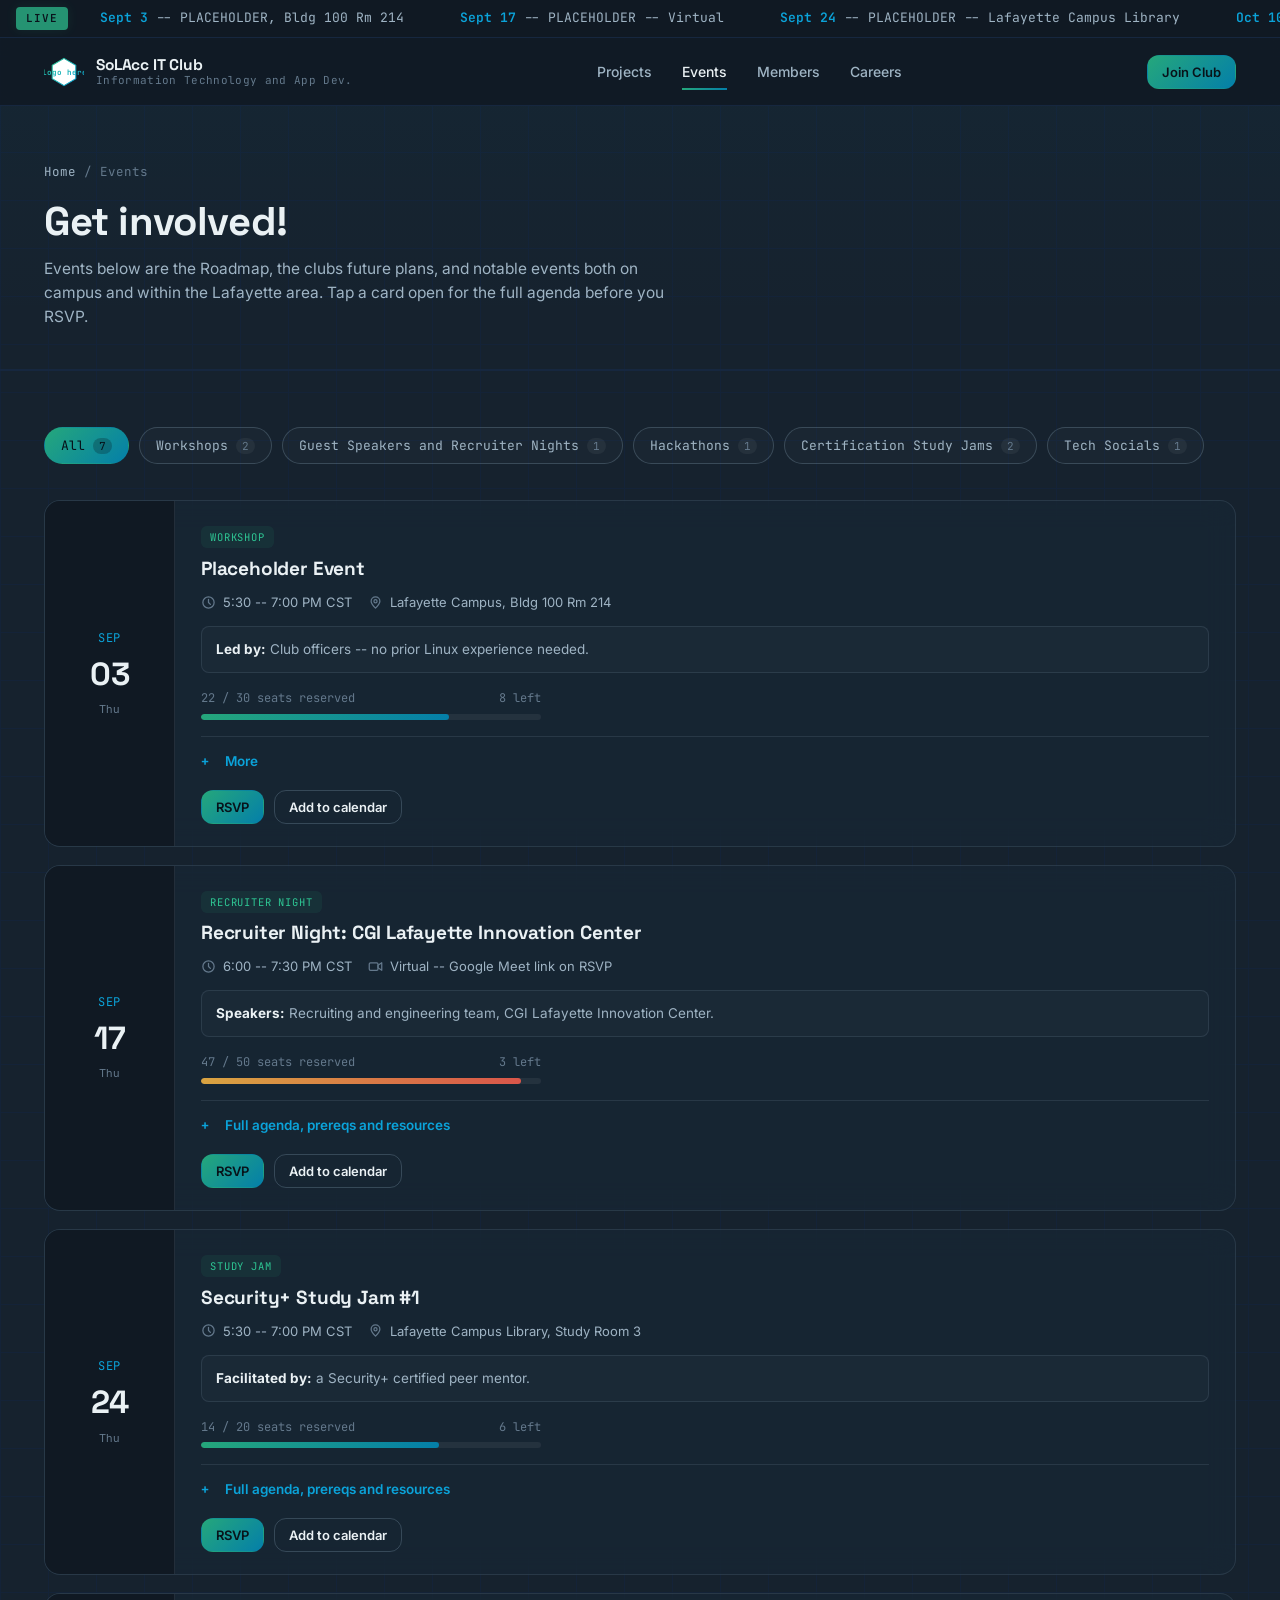
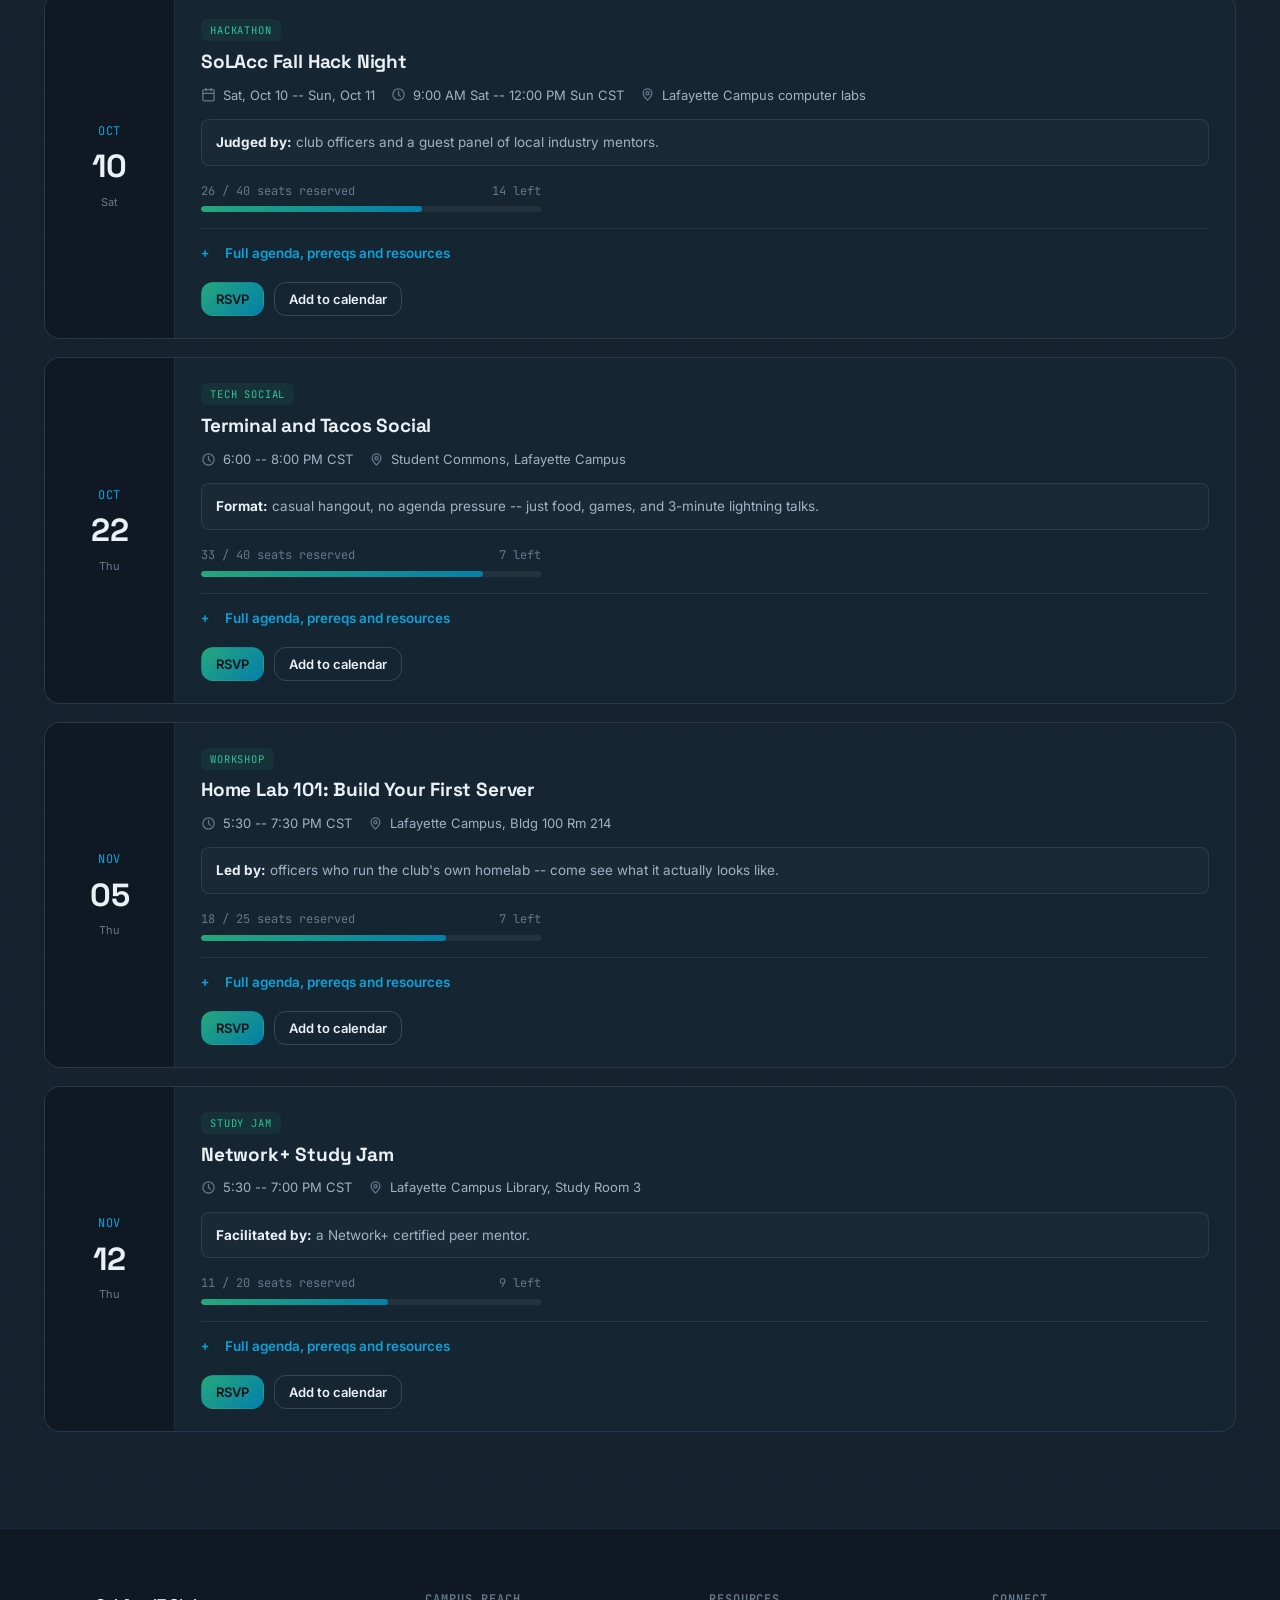
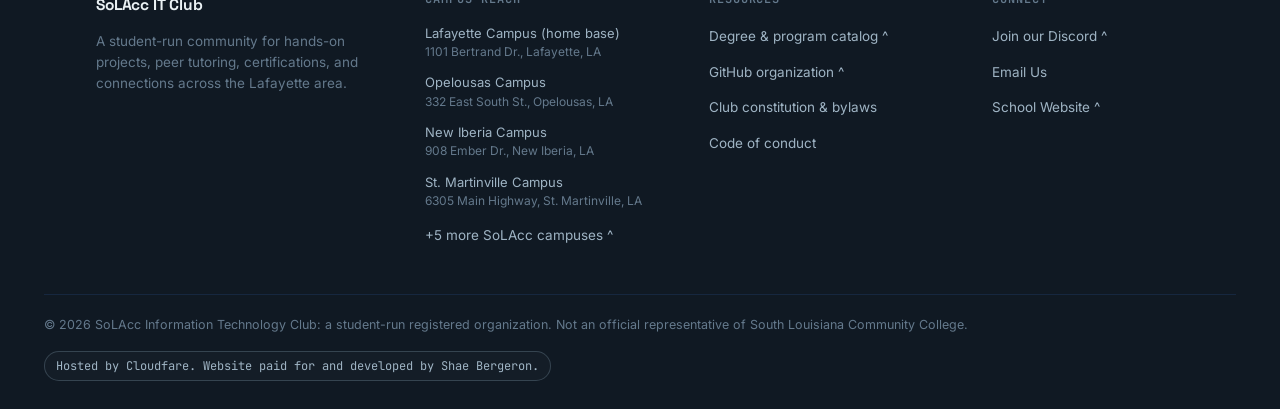
==== commit 4f0d9a1f: "Various Touch ups" ====
--- a/events.html
+++ b/events.html
@@ -10,7 +10,7 @@
 <link href="https://fonts.googleapis.com/css2?family=Space+Grotesk:wght@500;600;700&family=Inter:wght@400;500;600;700&family=JetBrains+Mono:wght@400;500;600&display=swap" rel="stylesheet">
 <style>
 /* ==================================================================
-   SoLAcc IT Club -- shared stylesheet
+   SoLAcc IT Club shared stylesheet
    Used by: index.html, projects.html, events.html (and future pages)
    ================================================================== */
 
@@ -217,15 +217,14 @@
   font-family: var(--font-mono); font-size: 11px; font-weight:600;
   letter-spacing: .08em;
   color: var(--text-on-accent);
-  background: var(--emerald-bright);
+  background: var(--emerald-bright); opacity: 0.7;
   padding: 3px 10px;
   margin-left: 16px;
   border-radius: 4px;
   flex-shrink:0;
   z-index:2;
   box-shadow: 0 0 12px var(--emerald-glow);
-}
-.ticker-track{
+}.ticker-track{
   display:flex; align-items:center; gap:56px;
   white-space:nowrap;
   padding-left: 32px;
@@ -733,21 +732,22 @@
   </symbol>
 </svg>
 
+
 <!-- ============================================================
-     TICKER
+     LIVE BAR TICKER
      ============================================================ -->
 <div class="ticker" role="marquee" aria-label="Upcoming club announcements">
   <div class="ticker-track" id="tickerTrack">
-    <span> <b>Sept 3</b> -- Intro to Linux &amp; the Terminal -- Lafayette Campus, Bldg 100 Rm 214</span>
-    <span> <b>Sept 17</b> -- Recruiter Night with CGI Lafayette Innovation Center -- Virtual</span>
-    <span> <b>Sept 24</b> -- Security+ Study Jam #1 -- Lafayette Campus Library</span>
-    <span> <b>Oct 10–11</b> -- SoLAcc Fall Hack Night -- Lafayette Campus</span>
-    <span> <b>Oct 22</b> -- Terminal &amp; Tacos Social -- Student Commons</span>
-    <span aria-hidden="true"> <b>Sept 3</b> -- Intro to Linux &amp; the Terminal -- Lafayette Campus, Bldg 100 Rm 214</span>
-    <span aria-hidden="true"> <b>Sept 17</b> -- Recruiter Night with CGI Lafayette Innovation Center -- Virtual</span>
-    <span aria-hidden="true"> <b>Sept 24</b> -- Security+ Study Jam #1 -- Lafayette Campus Library</span>
-    <span aria-hidden="true"> <b>Oct 10–11</b> -- SoLAcc Fall Hack Night -- Lafayette Campus</span>
-    <span aria-hidden="true"> <b>Oct 22</b> -- Terminal &amp; Tacos Social -- Student Commons</span>
+    <span> <b>Sept 3</b> -- PLACEHOLDER, Bldg 100 Rm 214</span>
+    <span> <b>Sept 17</b> -- PLACEHOLDER -- Virtual</span>
+    <span> <b>Sept 24</b> -- PLACEHOLDER -- Lafayette Campus Library</span>
+    <span> <b>Oct 10–11</b> -- PLACEHOLDER -- Lafayette Campus</span>
+    <span> <b>Oct 22</b> -- PLACEHOLDER -- Student Commons</span>
+    <span aria-hidden="true"> <b>Sept 3</b> -- PLACEHOLDER -- Lafayette Campus, Bldg 100 Rm 214</span>
+    <span aria-hidden="true"> <b>Sept 17</b> -- PLACEHOLDER -- Virtual</span>
+    <span aria-hidden="true"> <b>Sept 24</b> -- PLACEHOLDER-- Lafayette Campus Library</span>
+    <span aria-hidden="true"> <b>Oct 10–11</b> -- PLACEHOLDER -- Lafayette Campus</span>
+    <span aria-hidden="true"> <b>Oct 22</b> -- PLACEHOLDER -- Student Commons</span>
   </div>
 </div>
 
@@ -760,9 +760,8 @@
       <svg class="emblem" viewBox="0 0 100 100" aria-hidden="true"><use href="#emblem-symbol"/></svg>
       <div class="brand-text">
         <span class="brand-title">SoLAcc IT Club</span>
-        <span class="brand-sub">Information Technology &amp; App Software Dev.</span>
+        <span class="brand-sub">Information Technology and App Dev.</span>
       </div>
-      <span class="campus-badge">Lafayette Campus</span>
     </a>
 
     <nav class="nav-links" aria-label="Primary">
@@ -792,15 +791,25 @@
 
 <main id="top">
 
+<div class="drawer-scrim" id="drawerScrim"></div>
+<nav class="mobile-drawer" id="mobileDrawer" aria-label="Mobile">
+  <a href="projects.html" class="drawer-link">Projects</a>
+  <a href="events.html" class="drawer-link">Events</a>
+  <a href="#members" class="drawer-link">Members</a>
+  <a href="#careers" class="drawer-link">Careers</a>
+  <button class="btn btn-primary btn-block js-open-join">Join Club</button>
+</nav>
+
+<main id="top">
+
 <!-- ============================================================
      PAGE BANNER
      ============================================================ -->
 <section class="page-banner">
   <div class="container">
     <div class="breadcrumb"><a href="index.html">Home</a> / Events</div>
-    <span class="eyebrow">Workshops &amp; hands-on roadmap</span>
-    <h1 class="section-title">Show up, build something, take it further.</h1>
-    <p class="section-desc">Every event below has real seats, a real room (or a real Meet link), and something you'll walk away able to do. All times are Central. Tap a card open for the full agenda before you RSVP.</p>
+    <h1 class="section-title">Get involved!</h1>
+    <p class="section-desc">Events below are the Roadmap, the clubs future plans, and notable events both on campus and within the Lafayette area. Tap a card open for the full agenda before you RSVP.</p>
   </div>
 </section>
 
@@ -812,7 +821,7 @@
     <div class="filter-bar" id="eventFilterBar">
       <button class="filter-pill" data-filter="all" aria-pressed="true">All <span class="count">7</span></button>
       <button class="filter-pill" data-filter="workshop" aria-pressed="false">Workshops <span class="count">2</span></button>
-      <button class="filter-pill" data-filter="speaker" aria-pressed="false">Guest Speakers &amp; Recruiter Nights <span class="count">1</span></button>
+      <button class="filter-pill" data-filter="speaker" aria-pressed="false">Guest Speakers and Recruiter Nights <span class="count">1</span></button>
       <button class="filter-pill" data-filter="hackathon" aria-pressed="false">Hackathons <span class="count">1</span></button>
       <button class="filter-pill" data-filter="studyjam" aria-pressed="false">Certification Study Jams <span class="count">2</span></button>
       <button class="filter-pill" data-filter="social" aria-pressed="false">Tech Socials <span class="count">1</span></button>
@@ -827,41 +836,41 @@
           <div class="event-top">
             <div>
               <span class="event-type">Workshop</span>
-              <h3 class="event-title">Intro to Linux &amp; the Terminal</h3>
+              <h3 class="event-title">Placeholder Event</h3>
             </div>
           </div>
           <div class="event-meta-row">
             <span class="meta-item"><svg width="15" height="15"><use href="#icon-clock"/></svg>5:30 -- 7:00 PM CST</span>
             <span class="meta-item"><svg width="15" height="15"><use href="#icon-pin"/></svg>Lafayette Campus, Bldg 100 Rm 214</span>
           </div>
-          <div class="event-speaker"><b>Led by:</b> Club officers -- no prior Linux experience needed, this is the on-ramp.</div>
+          <div class="event-speaker"><b>Led by:</b> Club officers -- no prior Linux experience needed.</div>
           <div class="rsvp-block">
             <div class="rsvp-row"><span>22 / 30 seats reserved</span><span>8 left</span></div>
             <div class="rsvp-track"><div class="rsvp-fill" style="width:73%"></div></div>
           </div>
           <details class="event-details">
-            <summary>Full agenda, prereqs &amp; resources</summary>
+            <summary>More</summary>
             <div class="event-details-body">
               <ul class="agenda-list">
-                <li><span class="agenda-time">5:30 PM</span><span>Welcome &amp; a five-minute history of Linux</span></li>
-                <li><span class="agenda-time">5:45 PM</span><span>Filesystem &amp; navigation, live in the terminal</span></li>
+                <li><span class="agenda-time">5:30 PM</span><span>Welcome and a five-minute history of Linux</span></li>
+                <li><span class="agenda-time">5:45 PM</span><span>Filesystem and navigation, live in the terminal</span></li>
                 <li><span class="agenda-time">6:15 PM</span><span>Hands-on lab: write your first shell script</span></li>
-                <li><span class="agenda-time">6:45 PM</span><span>Q&amp;A + snacks</span></li>
+                <li><span class="agenda-time">6:45 PM</span><span>QandA + snacks</span></li>
               </ul>
               <ul class="prereq-list">
-                <li>Bring a laptop -- Windows, Mac, or Linux all fine</li>
+                <li>Bring a laptop. Windows, Mac, or Linux all fine</li>
                 <li>Install VirtualBox beforehand using the linked guide</li>
               </ul>
               <div class="resource-links">
-                <a href="#" class="pill">Terminal cheat sheet (PDF)</a>
-                <a href="https://github.com/solacc-it-club/linux-101-labs" target="_blank" rel="noopener" class="pill">Lab files ↗</a>
+                <a href="website.com" class="pill">Terminal cheat sheet (PDF)</a>
+                <a href="https://github.com/" target="_blank" rel="noopener" class="pill">Lab files ↗</a>
               </div>
             </div>
           </details>
           <div class="event-actions">
             <button class="btn btn-primary btn-sm">RSVP</button>
             <button class="btn btn-secondary btn-sm" data-ics
-              data-title="Intro to Linux &amp; the Terminal"
+              data-title="Intro to Linux and the Terminal"
               data-desc="SoLAcc IT Club workshop. Bring a laptop."
               data-location="Lafayette Campus, Bldg 100 Rm 214"
               data-start="2026-09-03T17:30:00" data-end="2026-09-03T19:00:00">Add to calendar</button>
@@ -883,27 +892,27 @@
             <span class="meta-item"><svg width="15" height="15"><use href="#icon-clock"/></svg>6:00 -- 7:30 PM CST</span>
             <span class="meta-item"><svg width="15" height="15"><use href="#icon-video"/></svg>Virtual -- Google Meet link on RSVP</span>
           </div>
-          <div class="event-speaker"><b>Speakers:</b> Recruiting &amp; engineering team, CGI Lafayette Innovation Center.</div>
+          <div class="event-speaker"><b>Speakers:</b> Recruiting and engineering team, CGI Lafayette Innovation Center.</div>
           <div class="rsvp-block">
             <div class="rsvp-row"><span>47 / 50 seats reserved</span><span>3 left</span></div>
             <div class="rsvp-track"><div class="rsvp-fill almost-full" style="width:94%"></div></div>
           </div>
           <details class="event-details">
-            <summary>Full agenda, prereqs &amp; resources</summary>
+            <summary>Full agenda, prereqs and resources</summary>
             <div class="event-details-body">
               <ul class="agenda-list">
-                <li><span class="agenda-time">6:00 PM</span><span>Company overview &amp; culture</span></li>
+                <li><span class="agenda-time">6:00 PM</span><span>Company overview and culture</span></li>
                 <li><span class="agenda-time">6:20 PM</span><span>New-grad developer panel</span></li>
-                <li><span class="agenda-time">6:50 PM</span><span>Resume &amp; interview Q&amp;A</span></li>
+                <li><span class="agenda-time">6:50 PM</span><span>Resume and interview QandA</span></li>
                 <li><span class="agenda-time">7:10 PM</span><span>Networking breakout rooms</span></li>
               </ul>
               <ul class="prereq-list">
-                <li>Upload your resume to the shared folder 24 hours before</li>
+                <li>Test</li>
                 <li>Camera on and business casual is appreciated, not required</li>
               </ul>
               <div class="resource-links">
-                <a href="#" class="pill">Resume template</a>
-                <a href="#" class="pill">CGI new-grad program overview</a>
+                <a href="website.com" class="pill">Resume template</a>
+                <a href="website.com" class="pill">CGI new-grad program overview</a>
               </div>
             </div>
           </details>
@@ -938,7 +947,7 @@
             <div class="rsvp-track"><div class="rsvp-fill" style="width:70%"></div></div>
           </div>
           <details class="event-details">
-            <summary>Full agenda, prereqs &amp; resources</summary>
+            <summary>Full agenda, prereqs and resources</summary>
             <div class="event-details-body">
               <ul class="agenda-list">
                 <li><span class="agenda-time">5:30 PM</span><span>Domain 1 review: General Security Concepts</span></li>
@@ -950,8 +959,8 @@
                 <li>Attempt the linked 20-question practice quiz beforehand</li>
               </ul>
               <div class="resource-links">
-                <a href="#" class="pill">Security+ objectives checklist</a>
-                <a href="#" class="pill">Practice quiz</a>
+                <a href="website.com" class="pill">Security+ objectives checklist</a>
+                <a href="website.com" class="pill">Practice quiz</a>
               </div>
             </div>
           </details>
@@ -987,14 +996,14 @@
             <div class="rsvp-track"><div class="rsvp-fill" style="width:65%"></div></div>
           </div>
           <details class="event-details">
-            <summary>Full agenda, prereqs &amp; resources</summary>
+            <summary>Full agenda, prereqs and resources</summary>
             <div class="event-details-body">
               <ul class="agenda-list">
-                <li><span class="agenda-time">Sat 9:00 AM</span><span>Kickoff &amp; team formation</span></li>
+                <li><span class="agenda-time">Sat 9:00 AM</span><span>Kickoff and team formation</span></li>
                 <li><span class="agenda-time">Sat 9:30 AM</span><span>Hacking begins</span></li>
                 <li><span class="agenda-time">Sat 6:00 PM</span><span>Dinner break</span></li>
                 <li><span class="agenda-time">Sun 9:00 AM</span><span>Final hacking hour</span></li>
-                <li><span class="agenda-time">Sun 10:30 AM</span><span>Demos &amp; judging</span></li>
+                <li><span class="agenda-time">Sun 10:30 AM</span><span>Demos and judging</span></li>
                 <li><span class="agenda-time">Sun 11:45 AM</span><span>Awards</span></li>
               </ul>
               <ul class="prereq-list">
@@ -1002,8 +1011,8 @@
                 <li>Bring your own laptop and charger</li>
               </ul>
               <div class="resource-links">
-                <a href="#" class="pill">Hackathon rules (PDF)</a>
-                <a href="#" class="pill">Idea board</a>
+                <a href="website.com" class="pill">Hackathon rules (PDF)</a>
+                <a href="website.com" class="pill">Idea board</a>
               </div>
             </div>
           </details>
@@ -1025,7 +1034,7 @@
           <div class="event-top">
             <div>
               <span class="event-type">Tech Social</span>
-              <h3 class="event-title">Terminal &amp; Tacos Social</h3>
+              <h3 class="event-title">Terminal and Tacos Social</h3>
             </div>
           </div>
           <div class="event-meta-row">
@@ -1038,10 +1047,10 @@
             <div class="rsvp-track"><div class="rsvp-fill" style="width:83%"></div></div>
           </div>
           <details class="event-details">
-            <summary>Full agenda, prereqs &amp; resources</summary>
+            <summary>Full agenda, prereqs and resources</summary>
             <div class="event-details-body">
               <ul class="agenda-list">
-                <li><span class="agenda-time">6:00 PM</span><span>Tacos &amp; mingling</span></li>
+                <li><span class="agenda-time">6:00 PM</span><span>Tacos and mingling</span></li>
                 <li><span class="agenda-time">6:45 PM</span><span>Lightning talks -- show off a project in 3 minutes</span></li>
                 <li><span class="agenda-time">7:15 PM</span><span>Retro game tournament</span></li>
               </ul>
@@ -1049,14 +1058,14 @@
                 <li>None -- just RSVP so we order enough tacos</li>
               </ul>
               <div class="resource-links">
-                <a href="#" class="pill">Lightning talk sign-up</a>
+                <a href="website.com" class="pill">Lightning talk sign-up</a>
               </div>
             </div>
           </details>
           <div class="event-actions">
             <button class="btn btn-primary btn-sm">RSVP</button>
             <button class="btn btn-secondary btn-sm" data-ics
-              data-title="Terminal &amp; Tacos Social"
+              data-title="Terminal and Tacos Social"
               data-desc="Casual SoLAcc IT Club social. Food, games, lightning talks."
               data-location="Student Commons, Lafayette Campus"
               data-start="2026-10-22T18:00:00" data-end="2026-10-22T20:00:00">Add to calendar</button>
@@ -1084,7 +1093,7 @@
             <div class="rsvp-track"><div class="rsvp-fill" style="width:72%"></div></div>
           </div>
           <details class="event-details">
-            <summary>Full agenda, prereqs &amp; resources</summary>
+            <summary>Full agenda, prereqs and resources</summary>
             <div class="event-details-body">
               <ul class="agenda-list">
                 <li><span class="agenda-time">5:30 PM</span><span>Why homelab? Real use cases</span></li>
@@ -1097,8 +1106,8 @@
                 <li>USB drive (8GB or larger) for the installer</li>
               </ul>
               <div class="resource-links">
-                <a href="#" class="pill">Recommended hardware list</a>
-                <a href="#" class="pill">Proxmox install guide</a>
+                <a href="website.com" class="pill">Recommended hardware list</a>
+                <a href="website.com" class="pill">Proxmox install guide</a>
               </div>
             </div>
           </details>
@@ -1133,7 +1142,7 @@
             <div class="rsvp-track"><div class="rsvp-fill" style="width:55%"></div></div>
           </div>
           <details class="event-details">
-            <summary>Full agenda, prereqs &amp; resources</summary>
+            <summary>Full agenda, prereqs and resources</summary>
             <div class="event-details-body">
               <ul class="agenda-list">
                 <li><span class="agenda-time">5:30 PM</span><span>OSI model speed-review</span></li>
@@ -1145,8 +1154,8 @@
                 <li>Attempt the linked practice quiz beforehand</li>
               </ul>
               <div class="resource-links">
-                <a href="#" class="pill">Network+ objectives checklist</a>
-                <a href="#" class="pill">Practice quiz</a>
+                <a href="website.com" class="pill">Network+ objectives checklist</a>
+                <a href="website.com" class="pill">Practice quiz</a>
               </div>
             </div>
           </details>
@@ -1170,17 +1179,18 @@
 </main>
 
 <!-- ============================================================
-     FOOTER
+     FOOTER (CSS)
      ============================================================ -->
+
 <footer class="site-footer">
   <div class="container">
     <div class="footer-grid">
       <div class="footer-brand-col">
         <div class="footer-brand">
-          <svg class="emblem" viewBox="0 0 100 100" aria-hidden="true"><use href="#emblem-symbol"/></svg>
+          <svg class="emblem" viewBox="0 0 100 100" aria-hidden="true"><use href="website.com"emblem-symbol"/></svg>
           <div>
             <div class="brand-title">SoLAcc IT Club</div>
-            <p>A student-run community for hands-on projects, peer tutoring, certifications, and connections across the Acadiana tech scene.</p>
+            <p>A student-run community for hands-on projects, peer tutoring, certifications, and connections across the Lafayette area.</p>
           </div>
         </div>
       </div>
@@ -1191,42 +1201,42 @@
           <li class="campus-item">Opelousas Campus<span class="campus-addr">332 East South St., Opelousas, LA</span></li>
           <li class="campus-item">New Iberia Campus<span class="campus-addr">908 Ember Dr., New Iberia, LA</span></li>
           <li class="campus-item">St. Martinville Campus<span class="campus-addr">6305 Main Highway, St. Martinville, LA</span></li>
-          <li><a href="https://www.solacc.edu/campuses" target="_blank" rel="noopener">+5 more SoLAcc campuses ↗</a></li>
+          <li><a href="https://www.solacc.edu/campuses" target="_blank" rel="noopener">+5 more SoLAcc campuses ^</a></li>
         </ul>
       </div>
       <div class="footer-col">
         <h4>Resources</h4>
         <ul>
-          <li><a href="https://catalog.solacc.edu" target="_blank" rel="noopener">Degree &amp; program catalog ↗</a></li>
-          <li><a href="https://github.com/solacc-it-club" target="_blank" rel="noopener">GitHub organization ↗</a></li>
-          <li><a href="#">Club constitution &amp; bylaws</a></li>
-          <li><a href="#">Code of conduct</a></li>
+          <li><a href="https://catalog.solacc.edu" target="_blank" rel="noopener">Degree &amp; program catalog ^</a></li>
+          <li><a href="https://github.com/Moxifica/club-website" target="_blank" rel="noopener">GitHub organization ^</a></li>
+          <li><a href="website.com"">Club constitution &amp; bylaws</a></li>
+          <li><a href="website.com"">Code of conduct</a></li>
         </ul>
       </div>
       <div class="footer-col">
         <h4>Connect</h4>
         <ul>
-          <li><a href="#">Join our Discord</a></li>
-          <li><a href="mailto:itclub@solacc.edu">itclub@solacc.edu</a></li>
-          <li><a href="https://www.solacc.edu" target="_blank" rel="noopener">solacc.edu ↗</a></li>
+          <li><a href="https://discord.gg/Z5aqP9AeqD" target="_blank" rel="noopener">Join our Discord ^</a></li>
+          <li><a href="mailto:itclub@solacc.edu">Email Us</a></li>
+          <li><a href="https://www.solacc.edu" target="_blank" rel="noopener">School Website ^</a></li>
         </ul>
       </div>
     </div>
     <div class="footer-bottom">
-      <span>© 2026 SoLAcc Information Technology Club -- a student-run registered organization. Not an official representative of South Louisiana Community College.</span>
-      <span class="pill">Built by IT Club officers, for IT Club members</span>
+      <span>© 2026 SoLAcc Information Technology Club: a student-run registered organization. Not an official representative of South Louisiana Community College.</span>
+      <span class ="pill":> Hosted by Cloudfare. Website paid for and developed by Shae Bergeron.</span>
     </div>
   </div>
 </footer>
 
 <!-- ============================================================
-     JOIN CLUB MODAL
+     JOIN CLUB MODAL (CSS)
      ============================================================ -->
 <div class="modal-overlay" id="joinModal" role="dialog" aria-modal="true" aria-labelledby="joinModalTitle" aria-hidden="true">
   <div class="modal">
     <div class="modal-head">
-      <h3 id="joinModalTitle">Join SoLAcc IT Club</h3>
-      <button class="modal-close" aria-label="Close">✕</button>
+      <h3 id="joinModalTitle">Join the IT Club!</h3>
+      <button class="modal-close" aria-label="Close">X</button>
     </div>
     <div class="modal-body">
       <div class="step-indicator">
@@ -1236,13 +1246,13 @@
       <form id="joinForm" novalidate>
         <div class="form-step">
           <div class="form-group">
-            <label for="joinName">Full name</label>
-            <input type="text" id="joinName" placeholder="J. Doe" required>
+            <label for="joinName">Full Name</label>
+            <input type="text" id="joinName" placeholder="J. Person Doe" required>
             <span class="form-error">Enter your full name.</span>
           </div>
           <div class="form-group">
             <label for="joinEmail">SoLAcc email</label>
-            <input type="email" id="joinEmail" placeholder="student@my.solacc.edu" required>
+            <input type="email" id="joinEmail" placeholder="firstlast@my.solacc.edu" required>
             <span class="form-error">Enter a valid email address.</span>
           </div>
           <div class="form-group">
@@ -1257,15 +1267,15 @@
             <div class="option-group">
               <label class="radio-card">
                 <input type="radio" name="concentration" value="Information Technology" required>
-                <span><span class="label-title">Information Technology</span><span class="label-desc">Networking, systems, and security-focused coursework</span></span>
+                <span><span class="label-title">Information Technology</span></span>
               </label>
               <label class="radio-card">
                 <input type="radio" name="concentration" value="Application Software Development" required>
-                <span><span class="label-title">Application Software Development</span><span class="label-desc">Programming and software engineering track</span></span>
+                <span><span class="label-title">Application Software Development</span></span>
               </label>
               <label class="radio-card">
                 <input type="radio" name="concentration" value="General Studies / Non-IT Major" required>
-                <span><span class="label-title">General Studies / Non-IT Major</span><span class="label-desc">Curious about tech, not your primary program</span></span>
+                <span><span class="label-title">General Studies / Non-IT Major</span></span>
               </label>
             </div>
             <span class="form-error">Choose a concentration.</span>
@@ -1281,7 +1291,7 @@
               <label class="check-card"><input type="checkbox" name="interests" value="Linux/SysAdmin"><span class="label-title">Linux/SysAdmin</span></label>
               <label class="check-card"><input type="checkbox" name="interests" value="Networking"><span class="label-title">Networking</span></label>
               <label class="check-card"><input type="checkbox" name="interests" value="IoT/Hardware"><span class="label-title">IoT/Hardware</span></label>
-            </div>
+              <label class="check-card"><input type="checkbox" name="interests" value="Other"><span class="label-title">Other</span>
           </div>
         </div>
 
@@ -1299,11 +1309,11 @@
         <p>Placeholder text replaced on submit.</p>
         <div class="receipt"></div>
         <div class="success-actions">
-          <a href="#" class="btn btn-primary btn-sm">Open Discord invite</a>
+          <a href="website.com"" class="btn btn-primary btn-sm">Open Discord invite</a>
           <button class="btn btn-secondary btn-sm" data-ics
             data-title="SoLAcc IT Club -- Next General Meeting"
-            data-desc="Weekly SoLAcc IT Club general meeting. New members welcome!"
-            data-location="Lafayette Campus, Bldg 100 Rm 214"
+            data-desc="Weekly IT Club general meeting. New members welcome!"
+            data-location="Lafayette Campus,  Rm 601G Ardoin"
             data-start="2026-08-27T17:30:00"
             data-end="2026-08-27T18:30:00">Add next meeting to calendar</button>
           <button class="btn btn-ghost btn-sm js-done">Done</button>
@@ -1319,12 +1329,12 @@
 
 <script>
 /* ==================================================================
-   SoLAcc IT Club -- shared behavior
-   Used by: index.html, projects.html, events.html (and future pages)
+   SoLAcc IT Club shared behavior
+   Used by all main pages
    ================================================================== */
 
 /* ============================================================
-   ACTIVE NAV LINK
+   ACTIVE NAV LINK (Shared)
    ============================================================ */
 (function(){
   const path = location.pathname.split('/').pop() || 'index.html';
@@ -1338,7 +1348,7 @@
 })();
 
 /* ============================================================
-   MOBILE DRAWER
+   MOBILE DRAWER (Shared)
    ============================================================ */
 (function(){
   const toggle = document.getElementById('mobileToggle');
@@ -1361,69 +1371,7 @@
 })();
 
 /* ============================================================
-   TERMINAL LIVE STATUS FEED (homepage hero only -- no-ops elsewhere)
-   ============================================================ */
-(function(){
-  const body = document.getElementById('terminalBody');
-  if(!body) return;
-  const reduced = window.matchMedia('(prefers-reduced-motion: reduce)').matches;
-  const lines = [
-    {p:'$ uptime', o:'homelab-01 up 47 days, load avg 0.42 0.38 0.31'},
-    {p:'$ tail -f /var/log/club-activity.log', o:null},
-    {p:null, o:'[OK] campus-mesh-vpn heartbeat received -- 6 nodes online', cls:'ok'},
-    {p:null, o:'[OK] barcode-scanner v2.1 deployed by officer -- software/', cls:'ok'},
-    {p:null, o:'[MEETING] Weekly sync checked in: 15 members present', cls:'dim'},
-    {p:null, o:'[OK] pi-cluster-03 job queue cleared -- 0 pending', cls:'ok'},
-    {p:'$ git log --oneline -3 solacc-room-finder', o:null},
-    {p:null, o:'a3f9c1 fix: room availability race condition', cls:'dim'},
-    {p:null, o:'8b21e0 feat: add Opelousas campus building map', cls:'dim'},
-    {p:'$ status --club', o:null},
-    {p:null, o:'[OK] All systems nominal. See you at the next meeting!', cls:'ok'},
-  ];
-
-  function renderStatic(){
-    body.innerHTML = lines.map(l => {
-      const text = l.p ? l.p : l.o;
-      const cls = l.p ? 'prompt' : (l.cls || '');
-      return `<span class="term-line" style="opacity:1;animation:none;"><span class="${cls}">${text}</span></span>`;
-    }).join('') + '<span class="term-cursor"></span>';
-  }
-
-  if(reduced){ renderStatic(); return; }
-
-  let i = 0;
-  function typeNext(){
-    if(i >= lines.length){
-      const cursor = document.createElement('span');
-      cursor.className = 'term-cursor';
-      body.appendChild(cursor);
-      return;
-    }
-    const l = lines[i];
-    const el = document.createElement('span');
-    el.className = 'term-line';
-    const inner = document.createElement('span');
-    inner.className = l.p ? 'prompt' : (l.cls || '');
-    el.appendChild(inner);
-    body.appendChild(el);
-    const full = l.p ? l.p : l.o;
-    let c = 0;
-    const speed = l.p ? 28 : 10;
-    const typer = setInterval(() => {
-      inner.textContent = full.slice(0, c+1);
-      c++;
-      if(c >= full.length){
-        clearInterval(typer);
-        i++;
-        setTimeout(typeNext, l.p ? 120 : 260);
-      }
-    }, speed);
-  }
-  typeNext();
-})();
-
-/* ============================================================
-   TOAST
+   TOAST (Shared)
    ============================================================ */
 function showToast(message){
   let toast = document.getElementById('siteToast');
@@ -1441,9 +1389,9 @@
 }
 
 /* ============================================================
-   GENERIC FILTER PILLS
-   Wires up a .filter-bar of .filter-pill buttons (data-filter="value")
-   against a set of cards (data-domain / data-category on each card).
+   GENERIC FILTER PILLS (Shared)
+      Wires up .filter-bar of .filter-pill buttons (data-filter="value")
+      against cards (data-domain / data-category for card)
    ============================================================ */
 function initFilterBar(barId, cardSelector, dataAttr, emptyStateId){
   const bar = document.getElementById(barId);
@@ -1475,8 +1423,8 @@
 }
 
 /* ============================================================
-   ICS CALENDAR GENERATION
-   opts: { title, description, location, start: Date, end: Date }
+   ICS CALENDAR (Shared)
+      opts: { title, description, location, start: Date, end: Date }
    ============================================================ */
 function downloadICS(opts){
   function fmt(d){
@@ -1525,7 +1473,7 @@
 });
 
 /* ============================================================
-   JOIN CLUB MODAL
+   JOIN CLUB MODAL (Shared)
    ============================================================ */
 (function(){
   const overlay = document.getElementById('joinModal');
@@ -1616,7 +1564,7 @@
       `status     : PENDING OFFICER REVIEW`,
     ].join('<br>');
     overlay.querySelector('.success-panel h3 + p').textContent =
-      `Thanks, ${name.split(' ')[0] || 'there'} -- your application is in. An officer will confirm your spot and send a Discord invite to ${email || 'your inbox'} within a couple days.`;
+      `Thanks, ${name.split(' ')[0] || 'there'}! Your application is in. An officer will confirm your spot and send a Discord invite to ${email || 'your inbox'} within a few hours.`;
   }
 
   nextBtn.addEventListener('click', () => {
@@ -1650,7 +1598,7 @@
 
 </script>
 <script>
-  initFilterBar('eventFilterBar', '#eventList .event-card', 'data-category', 'eventEmptyState');
+  initFilterBar('projectFilterBar', '#projectGrid .project-card', 'data-domain', 'projectEmptyState');
 </script>
 </body>
 </html>
